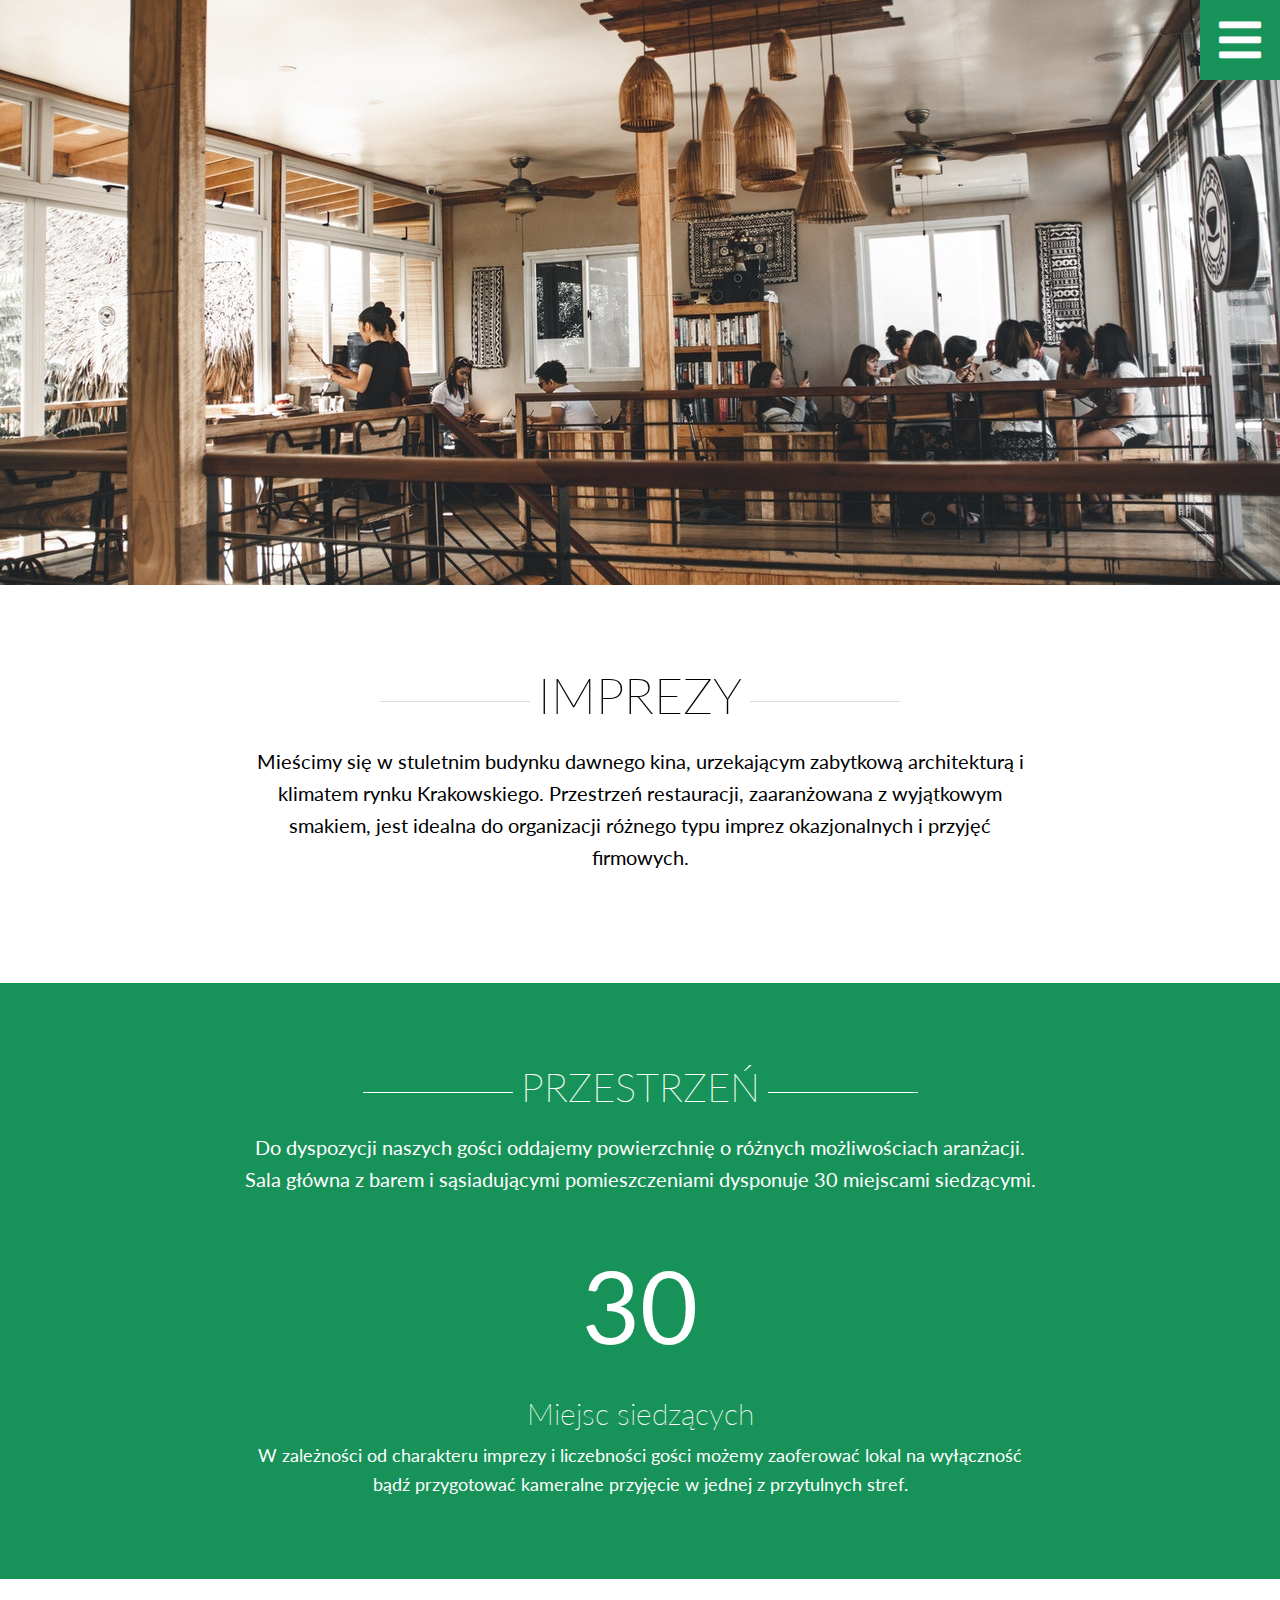
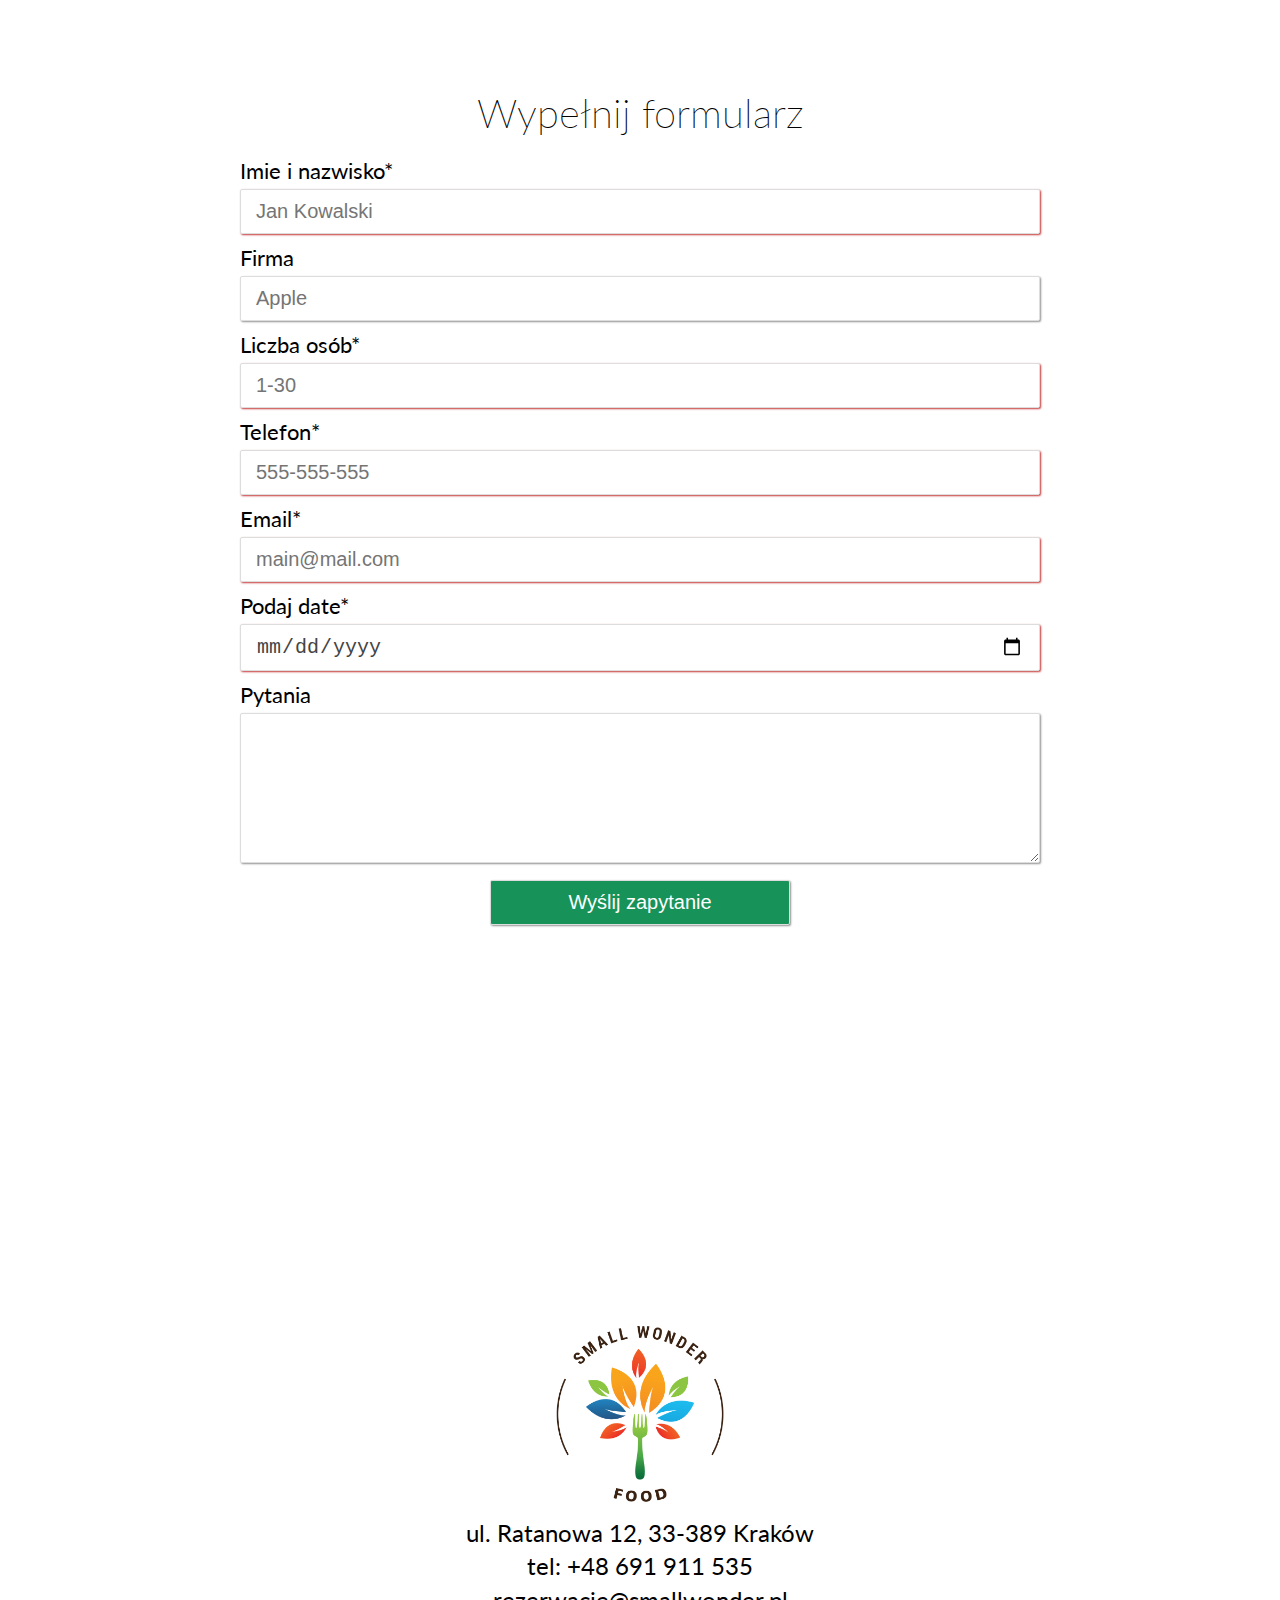
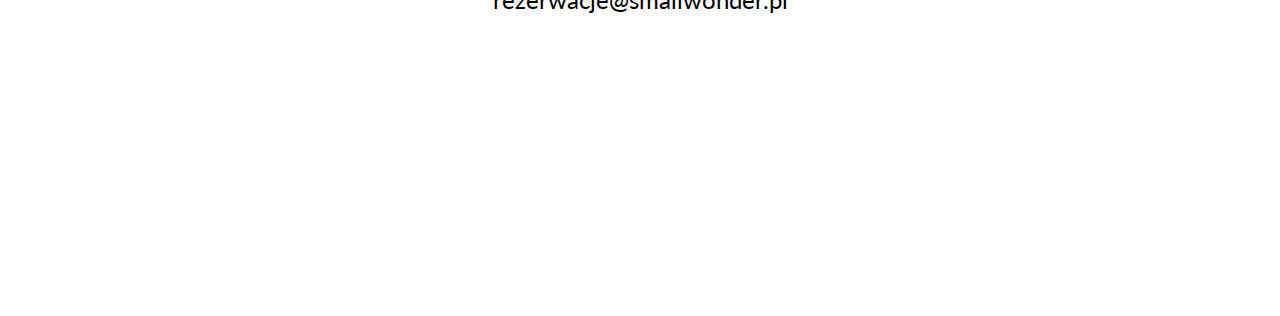
==== imprezy.html @ 8755cf86 "first commit" ====
<!DOCTYPE html>
<html lang="pl">

<head>
  <meta charset="UTF-8">
  <meta name="description" content="Zorganizuj u nasz impreze">
  <meta name="keywords" content="okazja, impreza, wynajem">
  <meta name="author" content="ddg">
  <meta name="viewport" content="width=device-width, initial-scale=1.0">
  <link rel="stylesheet" href="https://cdnjs.cloudflare.com/ajax/libs/font-awesome/5.15.1/css/all.min.css">
  <link rel="stylesheet" href="css/utilities.css">
  <link rel="stylesheet" href="css/main.css">
  <title>Small Wonder - Impreza</title>
</head>

<body>
  <div class="wrapper">
    <!-- Start menu -->
    <div class="menu">
      <div class="menu-btn">
        <p><i class="fas fa-bars fa-3x"></i></p>
      </div>
      <div class="menu-container text-center">
        <nav>
          <ul class="main-menu">
            <li><a href="./">Start</a></li>
            <li><a href="menu.html">Menu</a></li>
            <li><a class="active" href="#">Imprezy</a></li>
            <li><a href="rezerwacja.html">Rezerwacja</a></li>
            <li><a href="kontakt.html">Kontakt</a></li>
          </ul>
          <ul class="social-menu">
            <li><a href="https://www.instagram.com/"><i class="fab fa-instagram fa-3x"></i></a></li>
            <li><a href="https://www.facebook.com"><i class="fab fa-facebook-square fa-3x"></i></a></li>
          </ul>
        </nav>
      </div>
    </div>
    <!-- Start header -->
    <header class="sub-page party-header">
    </header>
    <!-- Start main -->
    <main>
      <section class="party text-center">
        <header class="container">
          <h2 class="primary-header">Imprezy</h2>
          <p class="lead">Mieścimy się w stuletnim budynku dawnego kina, urzekającym zabytkową architekturą i klimatem
            rynku Krakowskiego. Przestrzeń restauracji, zaaranżowana z wyjątkowym smakiem, jest idealna do organizacji różnego typu imprez okazjonalnych i przyjęć firmowych.</p>
        </header>
        <div class="space container">
          <div class="inner-container">
            <h2 class="primary-header">Przestrzeń</h2>
            <p class="lead">Do dyspozycji naszych gości oddajemy powierzchnię o różnych możliwościach aranżacji. Sala
            główna z barem i sąsiadującymi pomieszczeniami dysponuje 30 miejscami siedzącymi.</p>
            <p class="number-of-seets">30</p>
            <h4>Miejsc siedzących</h4>
            <p class="small-text">W zależności od charakteru imprezy i liczebności gości możemy zaoferować lokal
              na wyłączność bądź przygotować kameralne przyjęcie w jednej z przytulnych stref.</p>
          </div>
        </div>
        <div class="form-container container">
          <h4>Wypełnij formularz</h4>
          <form action="">
            <label for="name">Imie i nazwisko*</label>
            <input type="text" name="name" id="name" placeholder="Jan Kowalski" required>
            <label for="company">Firma</label>
            <input type="text" name="company" id="company" placeholder="Apple">
            <label for="number-of-guest">Liczba osób*</label>
            <input type="number" name="number-of-guest" min="1" max="30" id="number-of-guest" placeholder="1-30" required>
            <label for="phone">Telefon*</label>
            <input type="tel" name="phone" minlength="9" id="phone" placeholder="555-555-555" required>
            <label for="email">Email*</label>
            <input type="email" name="email" id="email" placeholder="main@mail.com" required>
            <label for="date">Podaj date*</label>
            <input type="date" name="date" id="date" required>
            <label for="coments">Pytania</label>
            <textarea name="coments" id="coments" maxlength="300">
            </textarea>
            <input type="submit" value="Wyślij zapytanie">
          </form>
        </div>
      </section>
    </main>
    <!-- Footer and contact -->
    <footer>
      <div class="container text-center content-center">
        <img class="logo" src="img/logo.png" alt="small wonder logo">
        <div class="contact">
          <p>ul. Ratanowa 12, 33-389 Kraków</p>
          <p>tel: +48 691 911 535</p>
          <p>rezerwacje@smallwonder.pl</p>
        </div>
      </div>
    </footer>
  </div>
  <script src="js/main.js"></script>
</body>

</html>
---- css/utilities.css ----
/* Utilities */
.container{
  padding: 60px 40px 60px;
  width: 100%;
  max-width: 960px;
  margin: 0 auto;
  overflow: hidden;
}

.content-center{
    position: absolute;
    top: 50%;
    left: 50%;
    width: 80%;
    transform: translate(-50%, -50%);
}
.primary-header{
  position: relative;
  display: inline-block;
  font-size: 3.2rem;
  margin-bottom: 20px;
  text-transform: uppercase;
  font-weight: 200;
}
.primary-header::before,
.primary-header::after{
  content: '';
  position: absolute;
  top: 60%;
  width: 50px;
  height: 1px;
  background-color: #ddd;
}
.primary-header::before{
  left: -54px;
}
.primary-header::after{
  right: -54px;
}
.logo{
  width: 250px;
}
.lead{
  font-size: 2rem;
  margin-bottom: 30px;
}
.small-text{
  font-size: 1.6rem;
}

.btn{
  display: inline-block;
  padding: 20px 30px;
  width: 250px;
  background-color: var(--primary-color);
  font-size: 1.8rem;
  font-weight: 800;
  text-transform: uppercase;
}

.text-center{
  text-align: center;
}
.bg-img{
  position: relative;
  height: 300px;
}
.sub-page{
  position: relative;
  height: 65vh;
}

/* Media */

/* Phone */
@media (min-width: 940px){
  .container{
    padding: 80px 80px;
  }
.primary-header::before,
.primary-header::after{
  width: 150px;
}
  .primary-header::before{
    left: -158px;
  }
  .primary-header::after{
    right: -158px;
  }
}
---- css/main.css ----
@import url('https://fonts.googleapis.com/css2?family=Lobster&family=Shadows+Into+Light+Two&display=swap');
@import url('https://fonts.googleapis.com/css2?family=Lato:wght@100;300;700&display=swap');
/* Var */
:root{
  --primary-color: hsl(152, 73%, 33%);

}
/* Reset */
*{
  box-sizing: border-box;
  margin: 0;
  padding: 0;
}
html{
  font-size: 10px;
  font-family: 'Lato', sans-serif;
}
a{
  text-decoration: none;
  color: #fff;
}
p{
  font-size: 1.6rem;
  line-height: 1.6;
}
ul{
  list-style: none;
}
img{
  width: 100%;
}

/* Menu */
.menu-container{
  display: block;
  position: fixed;
  padding: 20px 0 40px;
  width: 100%;
  background-color: var(--primary-color);
  transform: translateY(-100%);
  transition: .5s ease-in;
  z-index: 1;
}
.menu-btn{
  cursor: pointer;
}
.menu-btn p i{
  transition: .5s ease-in;
}
.menu-btn.show p i{
  transform: rotate(90deg);
}

.main-menu a{
  position: relative;
  display: inline-block;
  padding: 0 10px;
  margin-top: 15px;
  font-size: 2.2rem;
  text-transform: uppercase;
  outline: none;
}
.social-menu {
  margin-top: 20px;
}
.social-menu li {
  display:inline-block;
  margin-left: 20px;
  color: #fff;
}
.social-menu > li:first-child{
  margin-left: 0px;
}
.main-menu >li:first-child a {
margin-top: 0;
}
.main-menu a.active::before{
content: '';
position: absolute;
left: 0;
right: 0;
bottom: -3px;
width: 100%;
height: 1px;
background-color: #fff;
}

.show{
transform: translateX(0);
}

.menu-btn{
  position: fixed;
  top: 0;
  right: 0;
  display: flex;
  justify-content: center;
  align-items: center;
  width: 80px;
  height: 80px;
  background-color: var(--primary-color);
  color: #fff;
  z-index: 2;
}

/* Header */
header.home-page{
  position: relative;
  height: 100vh;
  width: 100%;
  background:url('../img/main-bg-md.jpg') no-repeat center center/cover;
}
header .container{
  padding: 0;
}
header .container h1{
  font-family: 'Lobster', cursive;
  font-size: 2.4rem;
  color:  #222;
}

/* About-us */
.about-us .btn{
  margin-top: 30px;
}
.about-us-bg,
.philosophy-bg,
.beer-bg{
  background-attachment: fixed;
}
.about-us-bg{
  background: url('../img/menu-sm.jpg') no-repeat center center/cover;
}

/* Philosophy */
.philosophy-bg{
    background: url('../img/vegetable-sm.jpg') no-repeat center center/cover;
}
/* Beer */
.beer-bg{
  background: url('../img/beer-sm.jpg') no-repeat center center/cover;
}
/* footer and contact */
footer{
  position: relative;
  height: 100vh;
}
footer img.logo{
  width: 200px;
}
footer .container{
  padding:0;
}

footer .contact p:first-child{
  margin-top: 0px;
}
footer .contact p{
  font-size: 2.4rem;
  line-height: 1.4;
}

/* Menu page */
.menu-header{
  background:url('../img/menu-sm.jpg') no-repeat center center/cover;
}
.restaurant-menu .primary-header{
  margin-top: 60px;
}
.type-of-dish{
  font-size: 3.2rem;
  font-weight: 400;
}
.dish-container{
  padding:20px 0px;
  margin-top: 40px;
  border-bottom: 1px solid #ddd;
}
.container > .dish-container:first-child{
  margin-top: 0;
  padding-top: 0;
}

.food-box{
  padding: 10px 10px;
}
.food-box .dish{
  font-size: 2rem;
}
.food-box .price{
  font-weight: bold;
  margin-top: 5px;
  font-size: 1.4rem;
}
/* Party page */
.party-header{
  background:url('../img/party-sm.jpg') no-repeat center center/cover;
}
.space{
  background-color: var(--primary-color);
  color: #fff;
}
.space.container{
  min-width: 100%;
}
.space .primary-header{
  font-size: 2.4rem;
}
.space h4{
  font-weight: 200;
  font-size: 2.6rem;
  margin: 10px 0 10px;
}
.space .primary-header::before,
.space .primary-header::after{
  background-color: #fff;
}
.number-of-seets{
  font-size: 10rem;
}
/* Reservation */
.reservation-header{
  background: url('../img/reservation-sm.jpg') no-repeat center center/cover;
}
.reservation .lead{
  border-bottom: 1px solid #d3d3d3;
  padding-bottom: 30px;
}
/* Contact page */
header.sub-page.contact-page{
  height: 90vh;
  box-shadow: -2px -2px 20px #666;
}
.contact-page .logo{
  margin-bottom: 10px;
}
.contact-page .btn{
  margin: 20px 0;
}
.contact-page .container{
  padding: 0;
}

.contact-card p{
  font-size: 1.8rem;
}
.contact-card > *:nth-child(6){
  margin-top: 20px;
}

.container-map{
  height: 100vh;
  overflow: hidden;
}
.map{
  width: 100%;
  height: 100vh;
}

/* Form */
.form-container h4{
  font-size: 3.2rem;
  font-weight: 200;
  margin: 30px 0 10px;
}
label{
  display: block;
  text-align: left;
  font-size: 2.2rem;
}
input, select, textarea{
  display: inline-block;
  padding: 10px 15px;
  margin: 5px 0 10px;
  width: 100%;
  border: 1px solid #ddd;
  border-radius: 2px;
  background-color: #fff;
  color: #444;
  font-size: 2rem;
  box-shadow: 1px 1px 2px rgb(146, 146, 146);
  outline: none;

}
input[type="submit"]{
  max-width: 300px;
  background-color: var(--primary-color);
  color: #fff;
  cursor: pointer;
}
input:invalid{
  box-shadow: 1px 1px 2px rgb(197, 56, 56);
}
input[name="name"]:valid,
input[type="tel"]:valid,
input[type="email"]:valid,
input[type="number"]:valid,
input[type="date"]:valid,
select[name="reservation-time"]
{
  box-shadow: 1px 1px 2px rgb(47, 160, 72);
}
textarea[name="coments"]{
  font-family: 'Lato', sans-serif;
  height: 150px;
}
/* Query */



@media (min-width:640px){
  .contact-card{
    display: flex;
    justify-content: center;
    align-items: center;    
  }
  .contact-page .logo{
    margin-bottom: 0;
  }
}


@media (min-width:750px){
  .logo{
    width: 350px;
  }
  header.sub-page.contact-page{
    height: 40vh;

  }
}


@media (min-width: 860px){
  .inner-container{
    width: 800px;
    margin: 0 auto;
  }
  .primary-header{
    font-size: 5rem;
  }
}


@media (min-width:1024px){
header.home-page .container h1{
  font-size: 4rem;
}


header.sub-page.contact-page{
  position: absolute;
  bottom: 0;
  right: 0;
  width:400px;
  height: 600px;
  background-color: #fff;
}
.contact-card{
  flex-direction: column;
}
.contact-card .logo{
  width: 200px;
}
.space .primary-header{
  font-size: 4rem;
}
.space h4{
  font-size: 3rem;
}
.small-text{
  font-size: 1.8rem;
}
.form-container h4{
  font-size: 4rem;
  margin-bottom: 20px;
}
.reservation p.lead{
  padding: 40px 0;
}

.menu-header{
  background-image: url('../img/menu-md.jpg');
}
.reservation-header{
  background-image: url('../img/reservation-md.jpg');
}
.party-header{
  background-image: url('../img/party-md.jpg');
}
.about-us-bg{
  background: url('../img/menu-md.jpg') no-repeat center center/cover;
}
.philosophy-bg{
    background: url('../img/vegetable-md.jpg') no-repeat center center/cover;
}
.beer-bg{
  background: url('../img/beer-md.jpg') no-repeat center center/cover;
}

}

@media (min-width: 1400px){
.menu-header{
  background-image: url('../img/menu-lg.jpg');
}
.reservation-header{
  background-image: url('../img/reservation-lg.jpg');
}
.party-header{
  background-image: url('../img/party-lg.jpg');
}
.home-page{
  background:url('../img/main-bg-lg.jpg') no-repeat center center/cover;
}
.about-us-bg{
  background: url('../img/menu-lg.jpg') no-repeat center center/cover;
}
.philosophy-bg{
    background: url('../img/vegetable-lg.jpg') no-repeat center center/cover;
}
.beer-bg{
  background: url('../img/beer-lg.jpg') no-repeat center center/cover;
}


}
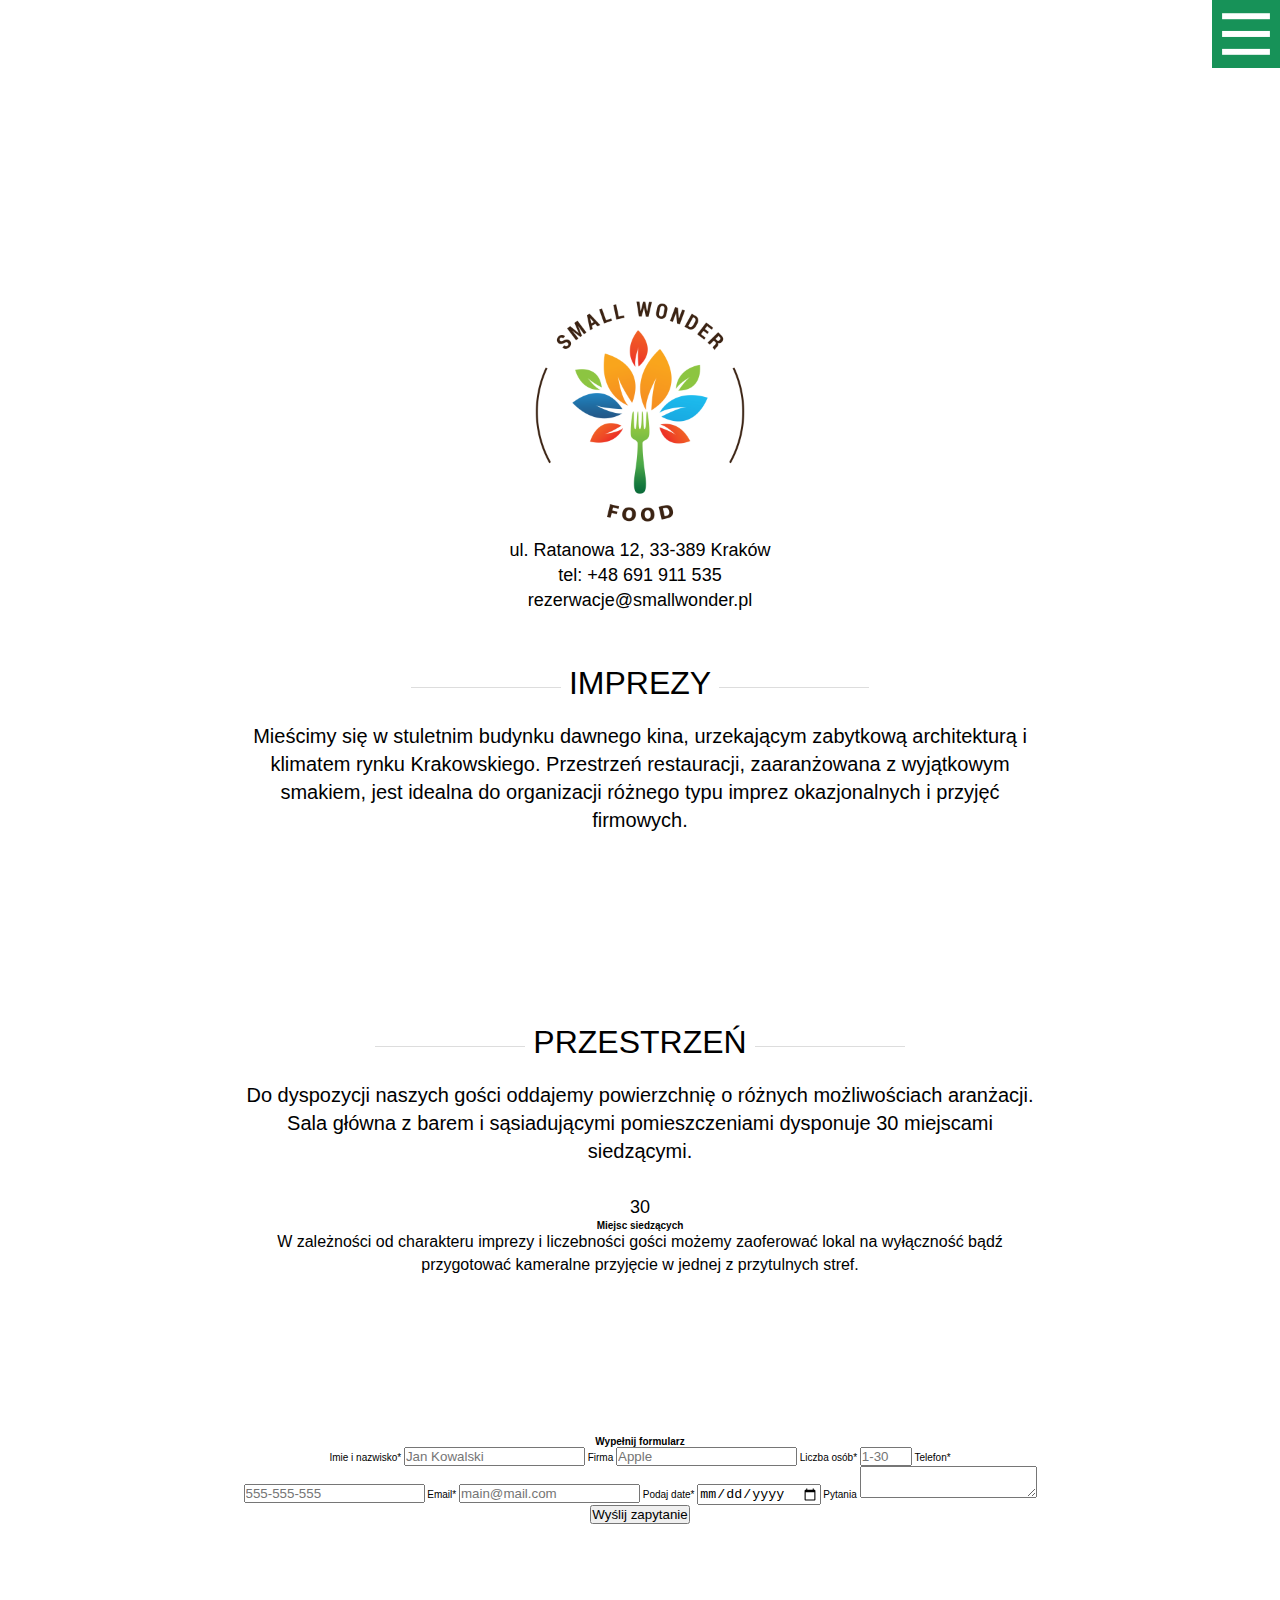
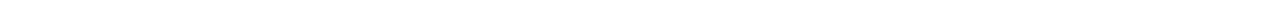
==== commit 49258216: "Change navigation to bem methodologies" ====
--- a/imprezy.html
+++ b/imprezy.html
@@ -16,26 +16,26 @@
 <body>
   <div class="wrapper">
     <!-- Start menu -->
-    <div class="menu">
-      <div class="menu-btn">
-        <p><i class="fas fa-bars fa-3x"></i></p>
+    <nav class="menu wrapper__menu">
+      <div class="menu__button">
+        <span class="icon icon--menu"></span>
       </div>
-      <div class="menu-container text-center">
-        <nav>
-          <ul class="main-menu">
-            <li><a href="./">Start</a></li>
-            <li><a href="menu.html">Menu</a></li>
-            <li><a class="active" href="#">Imprezy</a></li>
-            <li><a href="rezerwacja.html">Rezerwacja</a></li>
-            <li><a href="kontakt.html">Kontakt</a></li>
-          </ul>
-          <ul class="social-menu">
-            <li><a href="https://www.instagram.com/"><i class="fab fa-instagram fa-3x"></i></a></li>
-            <li><a href="https://www.facebook.com"><i class="fab fa-facebook-square fa-3x"></i></a></li>
-          </ul>
-        </nav>
+      <div class="menu__container">
+        <ul class="menu__main-menu-list">
+          <li class="menu__item"><a class="menu__link" class="active" href="./">Start</a></li>
+          <li class="menu__item"><a class="menu__link" href="menu.html">Menu</a></li>
+          <li class="menu__item"><a class="menu__link" href="imprezy.html">Imprezy</a></li>
+          <li class="menu__item"><a class="menu__link" href="rezerwacja.html">Rezerwacja</a></li>
+          <li class="menu__item"><a class="menu__link" href="kontakt.html">Kontakt</a></li>
+        </ul>
+        <ul class="menu__social-menu-list">
+          <li class="menu__item"><a class="menu__link" href="https://www.instagram.com/"><span
+                class="icon icon--instagram"></span></a></li>
+          <li class="menu__item"><a class="menu__link" href="https://www.facebook.com"><span
+                class="icon icon--facebook"></span></a></li>
+        </ul>
       </div>
-    </div>
+    </nav>
     <!-- Start header -->
     <header class="sub-page party-header">
     </header>
--- a/css/main.css
+++ b/css/main.css
@@ -1,427 +1,120 @@
-@import url('https://fonts.googleapis.com/css2?family=Lobster&family=Shadows+Into+Light+Two&display=swap');
-@import url('https://fonts.googleapis.com/css2?family=Lato:wght@100;300;700&display=swap');
-/* Var */
-:root{
-  --primary-color: hsl(152, 73%, 33%);
+* {
+  padding: 0;
+  margin: 0;
+  -webkit-box-sizing: border-box;
+          box-sizing: border-box;
+}
 
+html {
+  font-size: 10px;
+  font-family: Verdana, Geneva, Tahoma, sans-serif;
 }
-/* Reset */
-*{
-  box-sizing: border-box;
-  margin: 0;
-  padding: 0;
+
+p {
+  font-size: 1.8rem;
+  line-height: 1.4;
 }
-html{
-  font-size: 10px;
-  font-family: 'Lato', sans-serif;
+
+h1 {
+  font-size: 3.2rem;
 }
-a{
+
+a {
+  color: #fdfdfd;
   text-decoration: none;
-  color: #fff;
+  text-transform: uppercase;
 }
-p{
-  font-size: 1.6rem;
-  line-height: 1.6;
-}
-ul{
+
+ul {
   list-style: none;
 }
-img{
-  width: 100%;
+
+.menu {
+  position: relative;
 }
 
-/* Menu */
-.menu-container{
-  display: block;
-  position: fixed;
-  padding: 20px 0 40px;
-  width: 100%;
-  background-color: var(--primary-color);
-  transform: translateY(-100%);
-  transition: .5s ease-in;
-  z-index: 1;
-}
-.menu-btn{
-  cursor: pointer;
-}
-.menu-btn p i{
-  transition: .5s ease-in;
-}
-.menu-btn.show p i{
-  transform: rotate(90deg);
-}
-
-.main-menu a{
-  position: relative;
-  display: inline-block;
-  padding: 0 10px;
-  margin-top: 15px;
-  font-size: 2.2rem;
-  text-transform: uppercase;
-  outline: none;
-}
-.social-menu {
-  margin-top: 20px;
-}
-.social-menu li {
-  display:inline-block;
-  margin-left: 20px;
-  color: #fff;
-}
-.social-menu > li:first-child{
-  margin-left: 0px;
-}
-.main-menu >li:first-child a {
-margin-top: 0;
-}
-.main-menu a.active::before{
-content: '';
-position: absolute;
-left: 0;
-right: 0;
-bottom: -3px;
-width: 100%;
-height: 1px;
-background-color: #fff;
-}
-
-.show{
-transform: translateX(0);
-}
-
-.menu-btn{
-  position: fixed;
+.menu__button {
+  position: absolute;
   top: 0;
   right: 0;
-  display: flex;
-  justify-content: center;
-  align-items: center;
-  width: 80px;
-  height: 80px;
-  background-color: var(--primary-color);
-  color: #fff;
+  padding: 10px;
+  background: #179258;
+  cursor: pointer;
+  -webkit-transition: 0.5s ease-out;
+  transition: 0.5s ease-out;
   z-index: 2;
 }
 
-/* Header */
-header.home-page{
-  position: relative;
-  height: 100vh;
-  width: 100%;
-  background:url('../img/main-bg-md.jpg') no-repeat center center/cover;
-}
-header .container{
-  padding: 0;
-}
-header .container h1{
-  font-family: 'Lobster', cursive;
-  font-size: 2.4rem;
-  color:  #222;
+.menu__button--show {
+  -webkit-transform: rotate(-90deg);
+          transform: rotate(-90deg);
 }
 
-/* About-us */
-.about-us .btn{
-  margin-top: 30px;
-}
-.about-us-bg,
-.philosophy-bg,
-.beer-bg{
-  background-attachment: fixed;
-}
-.about-us-bg{
-  background: url('../img/menu-sm.jpg') no-repeat center center/cover;
+.menu__container {
+  display: -webkit-box;
+  display: -ms-flexbox;
+  display: flex;
+  -webkit-box-pack: center;
+      -ms-flex-pack: center;
+          justify-content: center;
+  -webkit-box-align: center;
+      -ms-flex-align: center;
+          align-items: center;
+  -webkit-box-orient: vertical;
+  -webkit-box-direction: normal;
+      -ms-flex-direction: column;
+          flex-direction: column;
+  position: absolute;
+  top: -450px;
+  left: 0;
+  right: 0;
+  padding: 50px;
+  background: #179258;
+  z-index: 1;
+  -webkit-transition: 0.5s ease-out;
+  transition: 0.5s ease-out;
 }
 
-/* Philosophy */
-.philosophy-bg{
-    background: url('../img/vegetable-sm.jpg') no-repeat center center/cover;
-}
-/* Beer */
-.beer-bg{
-  background: url('../img/beer-sm.jpg') no-repeat center center/cover;
-}
-/* footer and contact */
-footer{
-  position: relative;
-  height: 100vh;
-}
-footer img.logo{
-  width: 200px;
-}
-footer .container{
-  padding:0;
+.menu__container--active {
+  top: 0;
 }
 
-footer .contact p:first-child{
-  margin-top: 0px;
-}
-footer .contact p{
-  font-size: 2.4rem;
-  line-height: 1.4;
+.menu__item {
+  text-align: center;
+  line-height: 2;
 }
 
-/* Menu page */
-.menu-header{
-  background:url('../img/menu-sm.jpg') no-repeat center center/cover;
-}
-.restaurant-menu .primary-header{
-  margin-top: 60px;
-}
-.type-of-dish{
-  font-size: 3.2rem;
-  font-weight: 400;
-}
-.dish-container{
-  padding:20px 0px;
-  margin-top: 40px;
-  border-bottom: 1px solid #ddd;
-}
-.container > .dish-container:first-child{
-  margin-top: 0;
-  padding-top: 0;
+.menu__link {
+  font-size: 2.4rem;
 }
 
-.food-box{
-  padding: 10px 10px;
-}
-.food-box .dish{
-  font-size: 2rem;
-}
-.food-box .price{
-  font-weight: bold;
-  margin-top: 5px;
-  font-size: 1.4rem;
-}
-/* Party page */
-.party-header{
-  background:url('../img/party-sm.jpg') no-repeat center center/cover;
-}
-.space{
-  background-color: var(--primary-color);
-  color: #fff;
-}
-.space.container{
-  min-width: 100%;
-}
-.space .primary-header{
-  font-size: 2.4rem;
-}
-.space h4{
-  font-weight: 200;
-  font-size: 2.6rem;
-  margin: 10px 0 10px;
-}
-.space .primary-header::before,
-.space .primary-header::after{
-  background-color: #fff;
-}
-.number-of-seets{
-  font-size: 10rem;
-}
-/* Reservation */
-.reservation-header{
-  background: url('../img/reservation-sm.jpg') no-repeat center center/cover;
-}
-.reservation .lead{
-  border-bottom: 1px solid #d3d3d3;
-  padding-bottom: 30px;
-}
-/* Contact page */
-header.sub-page.contact-page{
-  height: 90vh;
-  box-shadow: -2px -2px 20px #666;
-}
-.contact-page .logo{
-  margin-bottom: 10px;
-}
-.contact-page .btn{
-  margin: 20px 0;
-}
-.contact-page .container{
-  padding: 0;
+.menu__social-menu-list {
+  display: -webkit-box;
+  display: -ms-flexbox;
+  display: flex;
+  -webkit-box-pack: justify;
+      -ms-flex-pack: justify;
+          justify-content: space-between;
+  margin-top: 25px;
+  width: 40%;
 }
 
-.contact-card p{
-  font-size: 1.8rem;
-}
-.contact-card > *:nth-child(6){
-  margin-top: 20px;
+.icon {
+  display: block;
+  width: 48px;
+  height: 48px;
+  background-size: cover;
 }
 
-.container-map{
-  height: 100vh;
-  overflow: hidden;
-}
-.map{
-  width: 100%;
-  height: 100vh;
+.icon--instagram {
+  background-image: url(../img/icons/instagram.png);
 }
 
-/* Form */
-.form-container h4{
-  font-size: 3.2rem;
-  font-weight: 200;
-  margin: 30px 0 10px;
-}
-label{
-  display: block;
-  text-align: left;
-  font-size: 2.2rem;
-}
-input, select, textarea{
-  display: inline-block;
-  padding: 10px 15px;
-  margin: 5px 0 10px;
-  width: 100%;
-  border: 1px solid #ddd;
-  border-radius: 2px;
-  background-color: #fff;
-  color: #444;
-  font-size: 2rem;
-  box-shadow: 1px 1px 2px rgb(146, 146, 146);
-  outline: none;
-
-}
-input[type="submit"]{
-  max-width: 300px;
-  background-color: var(--primary-color);
-  color: #fff;
-  cursor: pointer;
-}
-input:invalid{
-  box-shadow: 1px 1px 2px rgb(197, 56, 56);
-}
-input[name="name"]:valid,
-input[type="tel"]:valid,
-input[type="email"]:valid,
-input[type="number"]:valid,
-input[type="date"]:valid,
-select[name="reservation-time"]
-{
-  box-shadow: 1px 1px 2px rgb(47, 160, 72);
-}
-textarea[name="coments"]{
-  font-family: 'Lato', sans-serif;
-  height: 150px;
-}
-/* Query */
-
-
-
-@media (min-width:640px){
-  .contact-card{
-    display: flex;
-    justify-content: center;
-    align-items: center;    
-  }
-  .contact-page .logo{
-    margin-bottom: 0;
-  }
+.icon--facebook {
+  background-image: url(../img/icons/facebook.png);
 }
 
-
-@media (min-width:750px){
-  .logo{
-    width: 350px;
-  }
-  header.sub-page.contact-page{
-    height: 40vh;
-
-  }
+.icon--menu {
+  background-image: url(../img/icons/menu.png);
 }
-
-
-@media (min-width: 860px){
-  .inner-container{
-    width: 800px;
-    margin: 0 auto;
-  }
-  .primary-header{
-    font-size: 5rem;
-  }
-}
-
-
-@media (min-width:1024px){
-header.home-page .container h1{
-  font-size: 4rem;
-}
-
-
-header.sub-page.contact-page{
-  position: absolute;
-  bottom: 0;
-  right: 0;
-  width:400px;
-  height: 600px;
-  background-color: #fff;
-}
-.contact-card{
-  flex-direction: column;
-}
-.contact-card .logo{
-  width: 200px;
-}
-.space .primary-header{
-  font-size: 4rem;
-}
-.space h4{
-  font-size: 3rem;
-}
-.small-text{
-  font-size: 1.8rem;
-}
-.form-container h4{
-  font-size: 4rem;
-  margin-bottom: 20px;
-}
-.reservation p.lead{
-  padding: 40px 0;
-}
-
-.menu-header{
-  background-image: url('../img/menu-md.jpg');
-}
-.reservation-header{
-  background-image: url('../img/reservation-md.jpg');
-}
-.party-header{
-  background-image: url('../img/party-md.jpg');
-}
-.about-us-bg{
-  background: url('../img/menu-md.jpg') no-repeat center center/cover;
-}
-.philosophy-bg{
-    background: url('../img/vegetable-md.jpg') no-repeat center center/cover;
-}
-.beer-bg{
-  background: url('../img/beer-md.jpg') no-repeat center center/cover;
-}
-
-}
-
-@media (min-width: 1400px){
-.menu-header{
-  background-image: url('../img/menu-lg.jpg');
-}
-.reservation-header{
-  background-image: url('../img/reservation-lg.jpg');
-}
-.party-header{
-  background-image: url('../img/party-lg.jpg');
-}
-.home-page{
-  background:url('../img/main-bg-lg.jpg') no-repeat center center/cover;
-}
-.about-us-bg{
-  background: url('../img/menu-lg.jpg') no-repeat center center/cover;
-}
-.philosophy-bg{
-    background: url('../img/vegetable-lg.jpg') no-repeat center center/cover;
-}
-.beer-bg{
-  background: url('../img/beer-lg.jpg') no-repeat center center/cover;
-}
-
-
-}+/*# sourceMappingURL=main.css.map */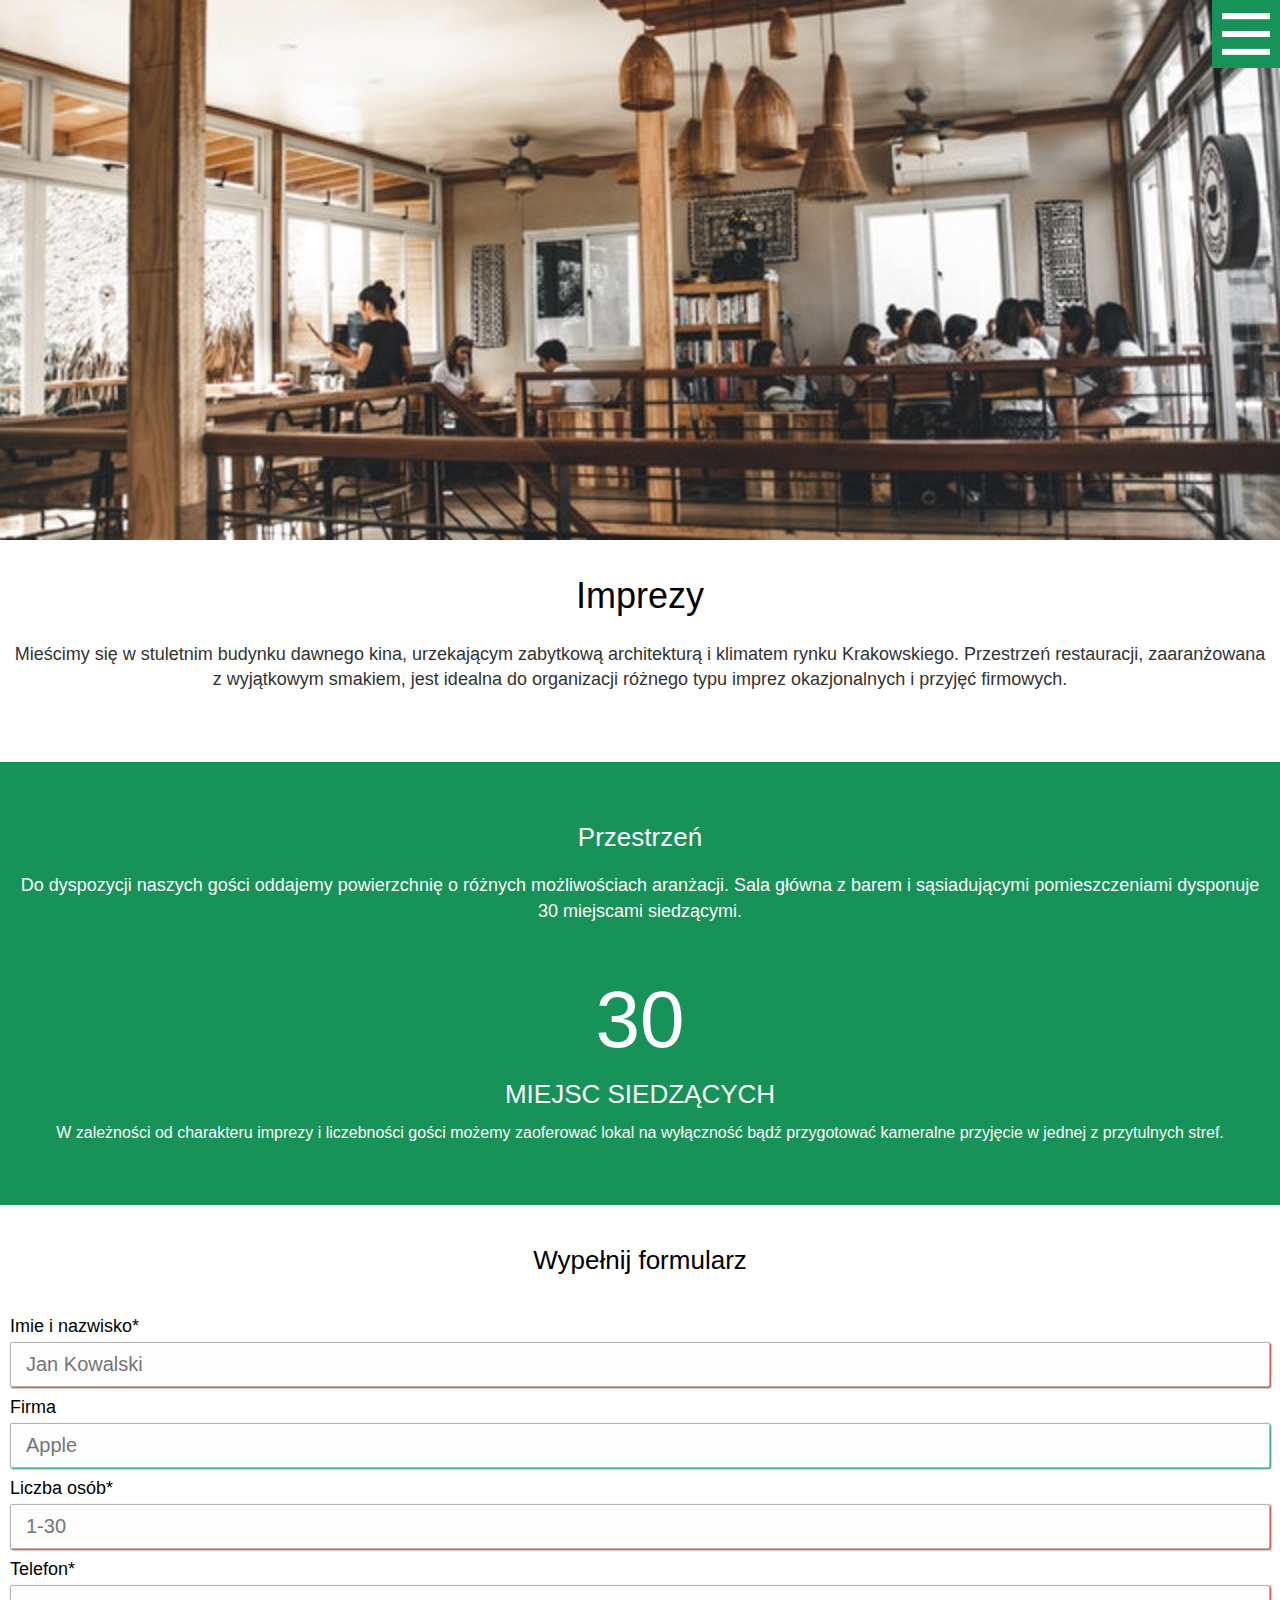
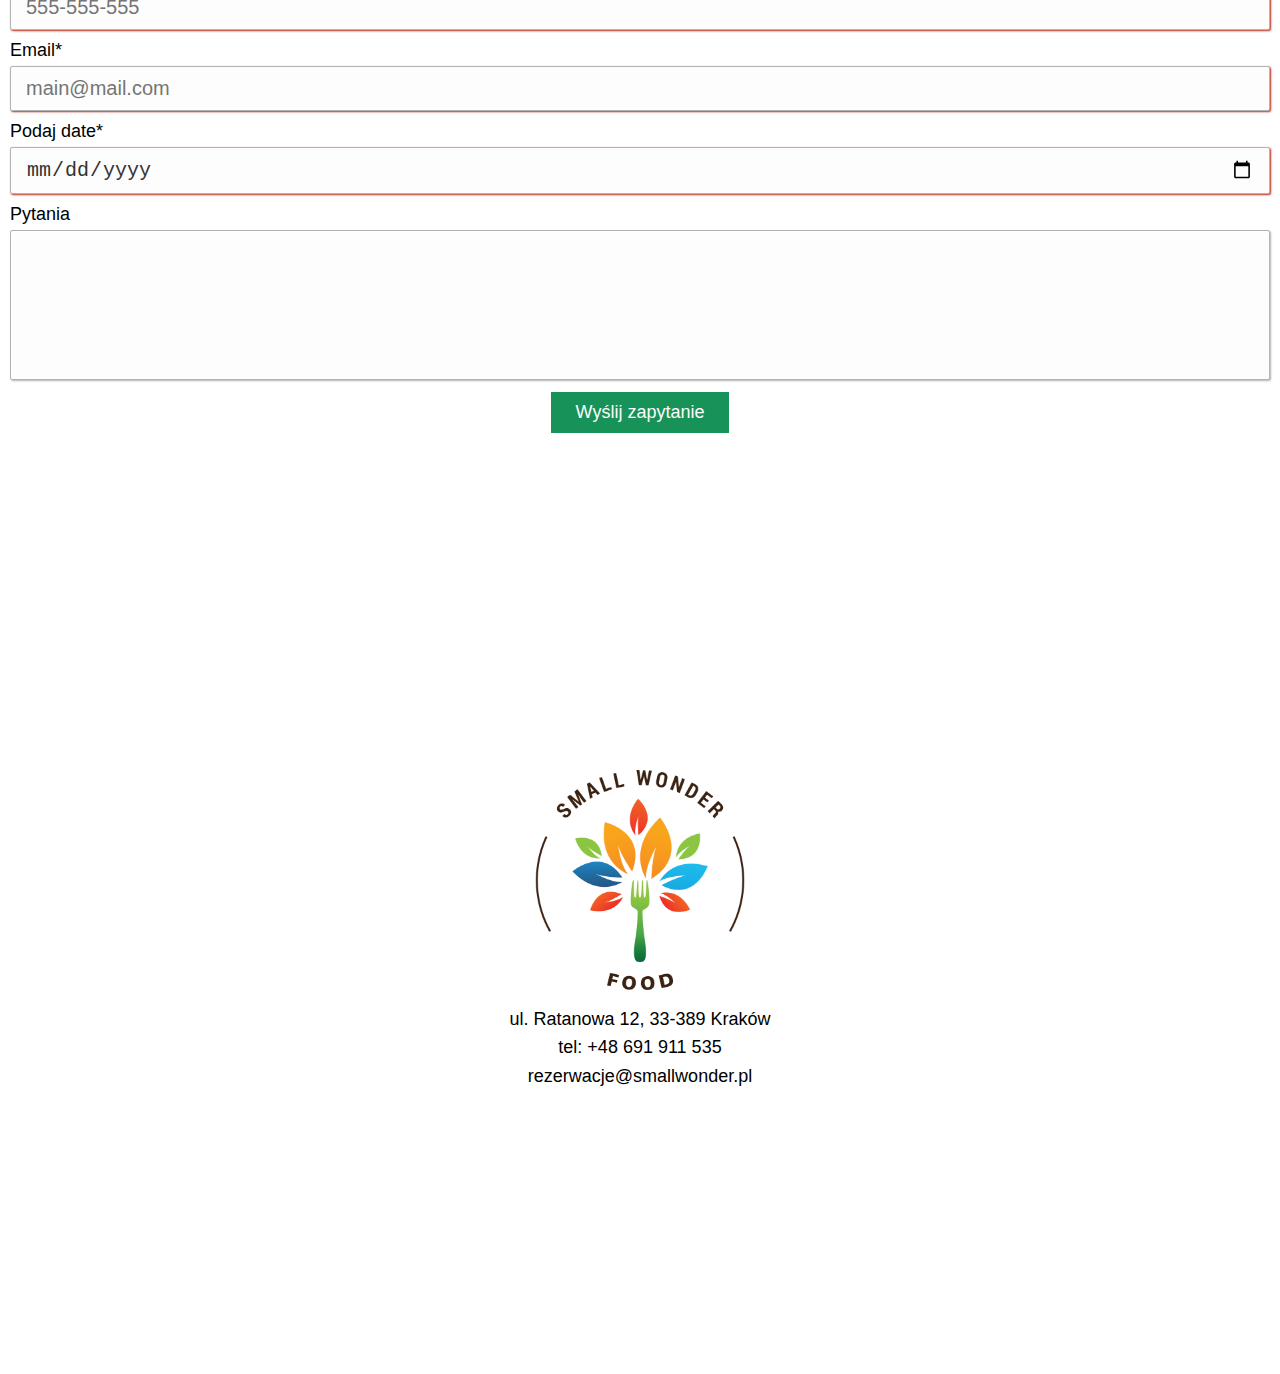
==== commit bf4455e2: "change pary subpage to bem methodologie" ====
--- a/imprezy.html
+++ b/imprezy.html
@@ -37,59 +37,56 @@
       </div>
     </nav>
     <!-- Start header -->
-    <header class="sub-page party-header">
-    </header>
+    <header class="subpage-header subpage-header--party wrapper__header-party"></header>
     <!-- Start main -->
     <main>
-      <section class="party text-center">
-        <header class="container">
-          <h2 class="primary-header">Imprezy</h2>
-          <p class="lead">Mieścimy się w stuletnim budynku dawnego kina, urzekającym zabytkową architekturą i klimatem
+      <section class="party wrapper__party">
+        <header class="party__header">
+          <h2 class="subpage-title">Imprezy</h2>
+          <p class="party__lead">Mieścimy się w stuletnim budynku dawnego kina, urzekającym zabytkową architekturą i klimatem
             rynku Krakowskiego. Przestrzeń restauracji, zaaranżowana z wyjątkowym smakiem, jest idealna do organizacji różnego typu imprez okazjonalnych i przyjęć firmowych.</p>
         </header>
-        <div class="space container">
-          <div class="inner-container">
-            <h2 class="primary-header">Przestrzeń</h2>
-            <p class="lead">Do dyspozycji naszych gości oddajemy powierzchnię o różnych możliwościach aranżacji. Sala
+        <article class="party__article">
+            <h3 class="party__title">Przestrzeń</h3>
+            <p class="party__lead party__lead--white-text">Do dyspozycji naszych gości oddajemy powierzchnię o różnych możliwościach aranżacji. Sala
             główna z barem i sąsiadującymi pomieszczeniami dysponuje 30 miejscami siedzącymi.</p>
-            <p class="number-of-seets">30</p>
-            <h4>Miejsc siedzących</h4>
-            <p class="small-text">W zależności od charakteru imprezy i liczebności gości możemy zaoferować lokal
+            <p class="party__seets">30</p>
+            <p class="party__seets-title">Miejsc siedzących<p>
+            <p class="party__small-text">W zależności od charakteru imprezy i liczebności gości możemy zaoferować lokal
               na wyłączność bądź przygotować kameralne przyjęcie w jednej z przytulnych stref.</p>
-          </div>
-        </div>
-        <div class="form-container container">
-          <h4>Wypełnij formularz</h4>
-          <form action="">
-            <label for="name">Imie i nazwisko*</label>
-            <input type="text" name="name" id="name" placeholder="Jan Kowalski" required>
-            <label for="company">Firma</label>
-            <input type="text" name="company" id="company" placeholder="Apple">
-            <label for="number-of-guest">Liczba osób*</label>
-            <input type="number" name="number-of-guest" min="1" max="30" id="number-of-guest" placeholder="1-30" required>
-            <label for="phone">Telefon*</label>
-            <input type="tel" name="phone" minlength="9" id="phone" placeholder="555-555-555" required>
-            <label for="email">Email*</label>
-            <input type="email" name="email" id="email" placeholder="main@mail.com" required>
-            <label for="date">Podaj date*</label>
-            <input type="date" name="date" id="date" required>
-            <label for="coments">Pytania</label>
-            <textarea name="coments" id="coments" maxlength="300">
+        </article>
+        <div class="form">
+          <h3>Wypełnij formularz</h3>
+          <form class="form__container" action="">
+            <label class="form__label" for="name">Imie i nazwisko*</label>
+            <input class="form__input" type="text" name="name" id="name" placeholder="Jan Kowalski" required>
+            <label class="form__label" for="company">Firma</label>
+            <input class="form__input" type="text" name="company" id="company" placeholder="Apple">
+            <label class="form__label" for="number-of-guest">Liczba osób*</label class="form__label">
+            <input class="form__input" type="number" name="number-of-guest" min="1" max="30" id="number-of-guest" placeholder="1-30" required>
+            <label class="form__label" for="phone">Telefon*</label>
+            <input class="form__input" type="tel" name="phone" minlength="9" id="phone" placeholder="555-555-555" required>
+            <label class="form__label" for="email">Email*</label>
+            <input class="form__input" type="email" name="email" id="email" placeholder="main@mail.com" required>
+            <label class="form__label" for="date">Podaj date*</label>
+            <input class="form__input" type="date" name="date" id="date" required>
+            <label class="form__label" for="coments">Pytania</label>
+            <textarea class="form__textarea" name="coments" id="coments" placeholder="Twoja wiadomość"maxlength="300" >
             </textarea>
-            <input type="submit" value="Wyślij zapytanie">
+            <input class="button form__button" type="submit" value="Wyślij zapytanie">
           </form>
         </div>
       </section>
     </main>
     <!-- Footer and contact -->
-    <footer>
-      <div class="container text-center content-center">
-        <img class="logo" src="img/logo.png" alt="small wonder logo">
-        <div class="contact">
-          <p>ul. Ratanowa 12, 33-389 Kraków</p>
-          <p>tel: +48 691 911 535</p>
-          <p>rezerwacje@smallwonder.pl</p>
-        </div>
+    <footer class="footer wrapper__footer">
+      <div class="contact">
+        <img class="contact__logo" src="img/logo.png" alt="small wonder logo">
+        <ul class="contact__list">
+          <li class="contact__item">ul. Ratanowa 12, 33-389 Kraków</li>
+          <li class="contact__item">tel: +48 691 911 535</li>
+          <li class="contact__item">rezerwacje@smallwonder.pl</li>
+        </ul>
       </div>
     </footer>
   </div>
--- a/css/main.css
+++ b/css/main.css
@@ -5,6 +5,10 @@
           box-sizing: border-box;
 }
 
+img {
+  display: block;
+}
+
 html {
   font-size: 10px;
   font-family: Verdana, Geneva, Tahoma, sans-serif;
@@ -13,10 +17,23 @@
 p {
   font-size: 1.8rem;
   line-height: 1.4;
+  color: #333;
+}
+
+h1, h2, h3 {
+  font-weight: 200;
 }
 
 h1 {
-  font-size: 3.2rem;
+  font-size: 3.4rem;
+}
+
+h2 {
+  font-size: 3rem;
+}
+
+h3 {
+  font-size: 2.6rem;
 }
 
 a {
@@ -34,7 +51,7 @@
 }
 
 .menu__button {
-  position: absolute;
+  position: fixed;
   top: 0;
   right: 0;
   padding: 10px;
@@ -76,6 +93,7 @@
 }
 
 .menu__container--active {
+  position: fixed;
   top: 0;
 }
 
@@ -117,4 +135,244 @@
 .icon--menu {
   background-image: url(../img/icons/menu.png);
 }
+
+.subpage-header {
+  width: 100%;
+  height: 60vh;
+}
+
+.subpage-header--menu {
+  background: url("../img/menu-sm.jpg") no-repeat center center/cover;
+}
+
+.subpage-header--party {
+  background: url("../img/party-sm.jpg") no-repeat center center/cover;
+}
+
+.form {
+  padding: 40px 10px;
+}
+
+.form__container {
+  margin-top: 40px;
+}
+
+.form__input, .form__textarea, .form__select {
+  display: inline-block;
+  padding: 10px 15px;
+  margin: 5px 0 10px;
+  width: 100%;
+  border: 1px solid #b3b3b3;
+  border-radius: 2px;
+  background-color: #fdfdfd;
+  color: #333;
+  font-size: 2rem;
+  -webkit-box-shadow: 1px 1px 2px #b3b3b3;
+          box-shadow: 1px 1px 2px #b3b3b3;
+  outline: none;
+}
+
+.form__textarea {
+  font-family: 'Lato', sans-serif;
+  height: 150px;
+  resize: none;
+  color: #333;
+}
+
+.form__label {
+  font-size: 1.8rem;
+  float: left;
+}
+
+.form__button {
+  border: 0;
+  color: #fdfdfd;
+}
+
+.form__input:valid {
+  -webkit-box-shadow: 1px 1px 2px #179258;
+          box-shadow: 1px 1px 2px #179258;
+}
+
+.form__input:invalid {
+  -webkit-box-shadow: 1px 1px 2px #bb2d1a;
+          box-shadow: 1px 1px 2px #bb2d1a;
+}
+
+.footer {
+  position: relative;
+  width: 100%;
+  height: 100vh;
+}
+
+.button {
+  display: inline-block;
+  padding: 10px 25px;
+  font-size: 1.8rem;
+  background-color: #179258;
+  cursor: pointer;
+}
+
+.contact {
+  position: relative;
+  top: 50%;
+  left: 50%;
+  -webkit-transform: translate(-50%, -50%);
+          transform: translate(-50%, -50%);
+}
+
+.contact__logo {
+  width: 250px;
+  margin: 0 auto;
+}
+
+.contact__list {
+  text-align: center;
+}
+
+.contact__item {
+  font-size: 1.8rem;
+  line-height: 1.6;
+}
+
+.subpage-title {
+  font-size: 3.6rem;
+  text-align: center;
+  font-weight: 200;
+  padding: 25px;
+}
+
+.showcase {
+  position: relative;
+  height: 100vh;
+  width: 100%;
+  background: url("../img/main-bg-md.jpg") no-repeat center center/cover;
+}
+
+.showcase__container {
+  position: relative;
+  top: 50%;
+  left: 50%;
+  -webkit-transform: translate(-50%, -50%);
+          transform: translate(-50%, -50%);
+}
+
+.showcase__logo {
+  margin: 0 auto;
+  width: 250px;
+}
+
+.showcase__title {
+  text-align: center;
+  font-weight: 200;
+  font-style: italic;
+  color: #4d4040;
+}
+
+.article {
+  text-align: center;
+  padding: 50px 10px;
+}
+
+.article__title {
+  padding: 10px;
+}
+
+.article__lead {
+  margin-bottom: 10px;
+}
+
+.article__small-text {
+  font-size: 1.6rem;
+  margin-bottom: 15px;
+}
+
+.bg-img {
+  height: 300px;
+  width: 100%;
+}
+
+.bg-img--about-us {
+  background: url("../img/menu-sm.jpg") no-repeat center center/cover;
+  background-attachment: fixed;
+}
+
+.bg-img--philosophy {
+  background: url("../img/vegetable-sm.jpg") no-repeat center center/cover;
+  background-attachment: fixed;
+}
+
+.bg-img--our-beers {
+  background: url("../img/beer-sm.jpg") no-repeat center center/cover;
+  background-attachment: fixed;
+}
+
+.restaurant-menu {
+  text-align: center;
+  padding: 10px;
+}
+
+.restaurant-menu__type-of-dish {
+  margin-bottom: 40px;
+}
+
+.restaurant-menu__type-of-dish-title {
+  font-size: 3rem;
+  color: #333;
+}
+
+.restaurant-menu__dish-box {
+  padding: 10px;
+}
+
+.restaurant-menu__dish-name {
+  margin-bottom: 5px;
+}
+
+.restaurant-menu__dish-price {
+  font-size: 1.6rem;
+  color: #179258;
+}
+
+.party {
+  text-align: center;
+}
+
+.party__header {
+  padding: 10px;
+  margin-bottom: 60px;
+}
+
+.party__article {
+  padding: 60px 10px;
+  background-color: #179258;
+}
+
+.party__title {
+  color: #fdfdfd;
+  margin-bottom: 20px;
+}
+
+.party__lead--white-text {
+  color: #fdfdfd;
+}
+
+.party__seets {
+  margin-top: 40px;
+  font-size: 8rem;
+  color: #fdfdfd;
+}
+
+.party__seets-title {
+  color: #fdfdfd;
+  font-size: 2.6rem;
+  text-transform: uppercase;
+  margin-bottom: 10px;
+}
+
+.party__small-text {
+  padding: 0 20px;
+  font-size: 1.6em;
+  color: #fdfdfd;
+}
 /*# sourceMappingURL=main.css.map */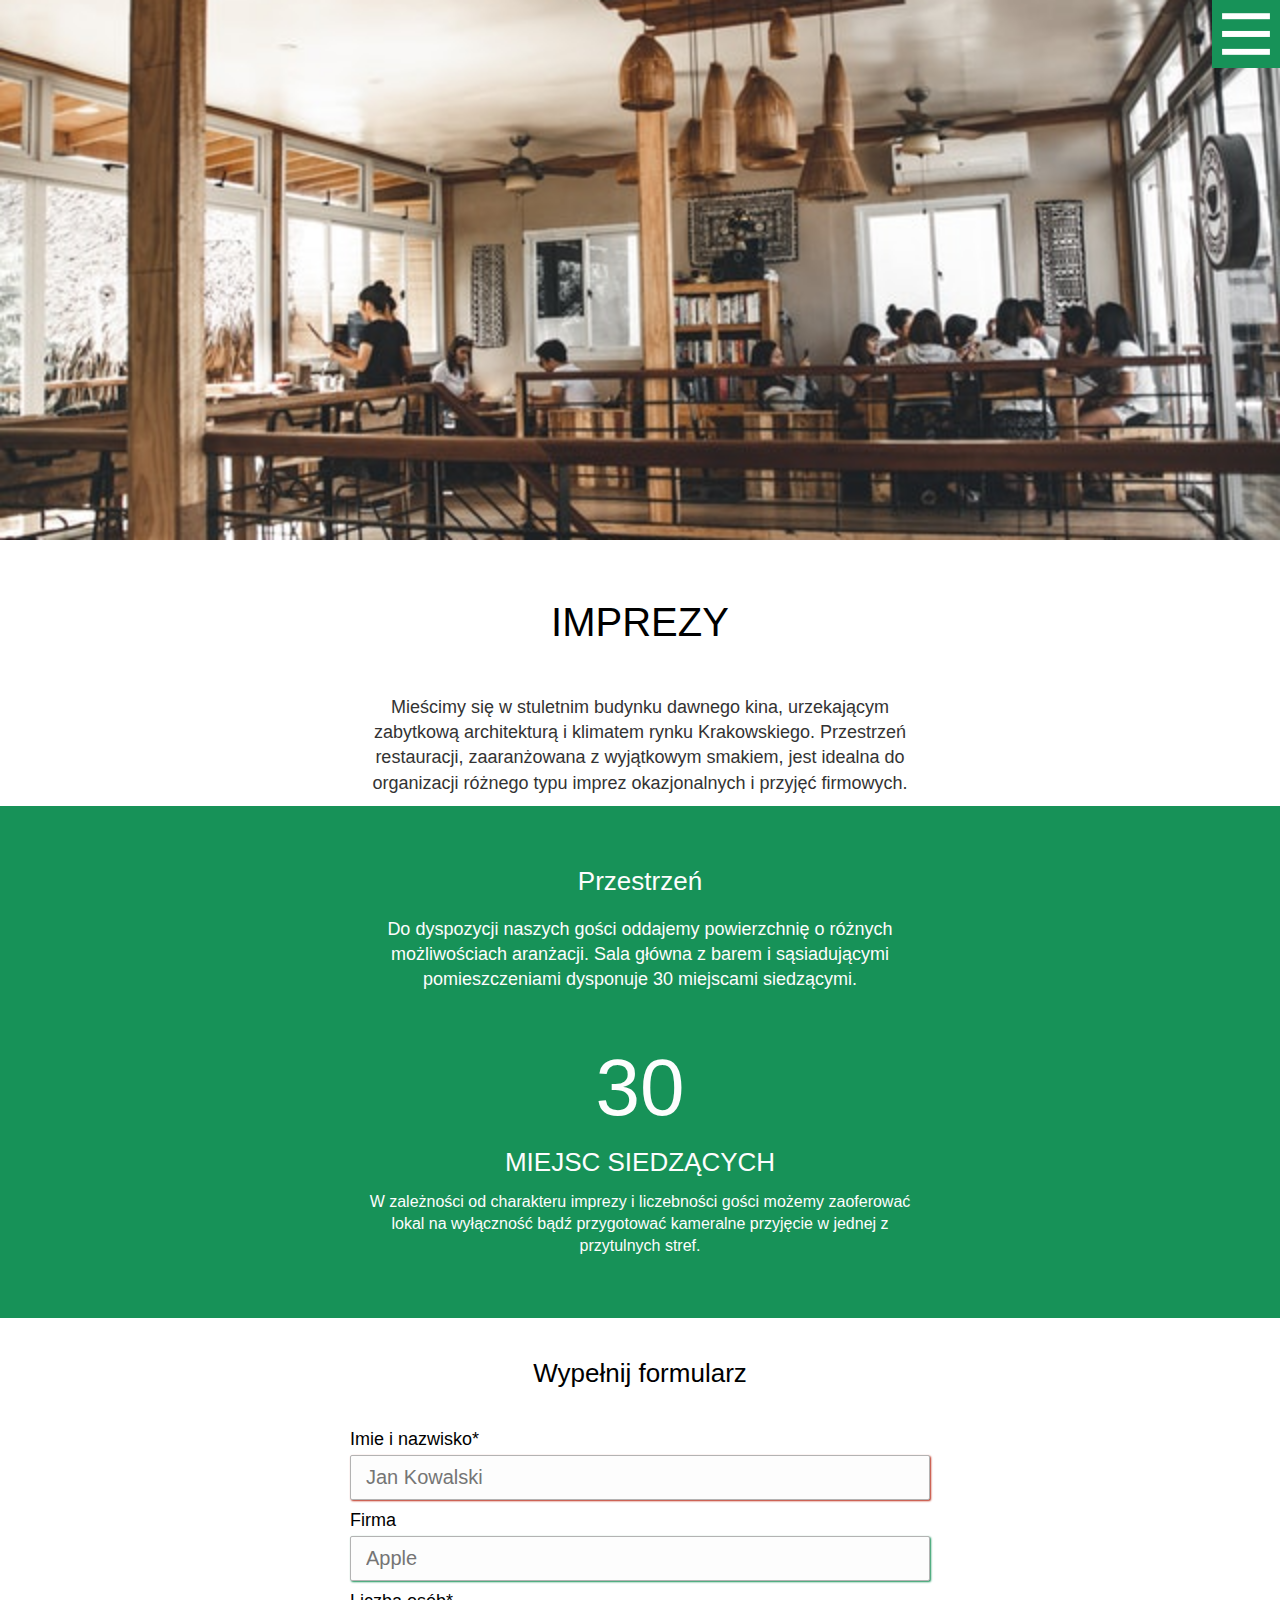
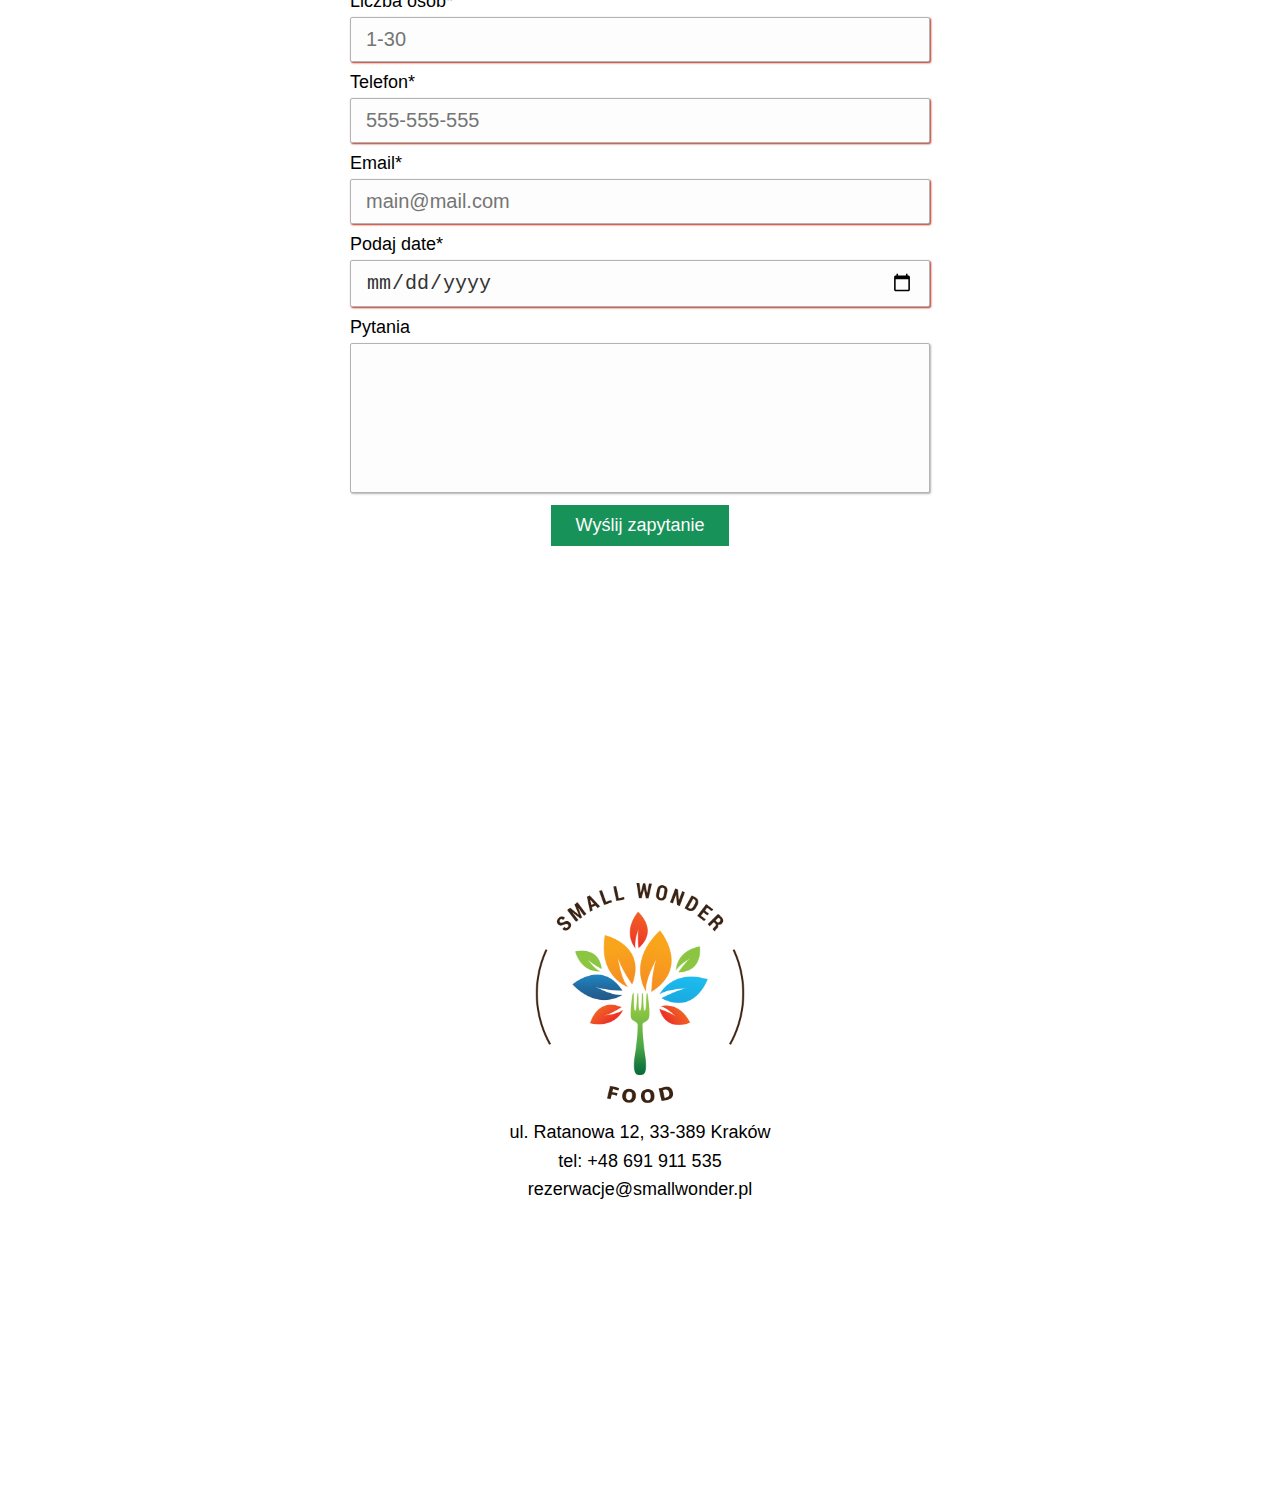
==== commit cf884495: "change contact subpage to bem methodologie and add media mixin" ====
--- a/imprezy.html
+++ b/imprezy.html
@@ -11,6 +11,7 @@
   <link rel="stylesheet" href="css/utilities.css">
   <link rel="stylesheet" href="css/main.css">
   <title>Small Wonder - Impreza</title>
+  <script src="js/main.js" defer></script>
 </head>
 
 <body>
@@ -24,7 +25,7 @@
         <ul class="menu__main-menu-list">
           <li class="menu__item"><a class="menu__link" class="active" href="./">Start</a></li>
           <li class="menu__item"><a class="menu__link" href="menu.html">Menu</a></li>
-          <li class="menu__item"><a class="menu__link" href="imprezy.html">Imprezy</a></li>
+          <li class="menu__item"><a class="menu__link menu__link--active" href="imprezy.html">Imprezy</a></li>
           <li class="menu__item"><a class="menu__link" href="rezerwacja.html">Rezerwacja</a></li>
           <li class="menu__item"><a class="menu__link" href="kontakt.html">Kontakt</a></li>
         </ul>
@@ -47,6 +48,7 @@
             rynku Krakowskiego. Przestrzeń restauracji, zaaranżowana z wyjątkowym smakiem, jest idealna do organizacji różnego typu imprez okazjonalnych i przyjęć firmowych.</p>
         </header>
         <article class="party__article">
+            <div class="party__container">
             <h3 class="party__title">Przestrzeń</h3>
             <p class="party__lead party__lead--white-text">Do dyspozycji naszych gości oddajemy powierzchnię o różnych możliwościach aranżacji. Sala
             główna z barem i sąsiadującymi pomieszczeniami dysponuje 30 miejscami siedzącymi.</p>
@@ -54,7 +56,8 @@
             <p class="party__seets-title">Miejsc siedzących<p>
             <p class="party__small-text">W zależności od charakteru imprezy i liczebności gości możemy zaoferować lokal
               na wyłączność bądź przygotować kameralne przyjęcie w jednej z przytulnych stref.</p>
-        </article>
+            </div>
+            </article>
         <div class="form">
           <h3>Wypełnij formularz</h3>
           <form class="form__container" action="">
@@ -90,7 +93,6 @@
       </div>
     </footer>
   </div>
-  <script src="js/main.js"></script>
 </body>
 
 </html>--- a/css/main.css
+++ b/css/main.css
@@ -92,6 +92,12 @@
   transition: 0.5s ease-out;
 }
 
+@media (min-width: 640px) {
+  .menu__container {
+    padding: 25px 50px;
+  }
+}
+
 .menu__container--active {
   position: fixed;
   top: 0;
@@ -104,6 +110,10 @@
 
 .menu__link {
   font-size: 2.4rem;
+}
+
+.menu__link--active {
+  border-bottom: 1px solid #fdfdfd;
 }
 
 .menu__social-menu-list {
@@ -114,7 +124,7 @@
       -ms-flex-pack: justify;
           justify-content: space-between;
   margin-top: 25px;
-  width: 40%;
+  width: 120px;
 }
 
 .icon {
@@ -149,8 +159,19 @@
   background: url("../img/party-sm.jpg") no-repeat center center/cover;
 }
 
+.subpage-header--reservation {
+  background: url("../img/reservation-sm.jpg") no-repeat center center/cover;
+}
+
 .form {
   padding: 40px 10px;
+}
+
+@media (min-width: 640px) {
+  .form {
+    width: 600px;
+    margin: 0 auto;
+  }
 }
 
 .form__container {
@@ -189,12 +210,12 @@
   color: #fdfdfd;
 }
 
-.form__input:valid {
+.form__input:valid, .form__select:valid {
   -webkit-box-shadow: 1px 1px 2px #179258;
           box-shadow: 1px 1px 2px #179258;
 }
 
-.form__input:invalid {
+.form__input:invalid, .form__input:invalid {
   -webkit-box-shadow: 1px 1px 2px #bb2d1a;
           box-shadow: 1px 1px 2px #bb2d1a;
 }
@@ -214,6 +235,7 @@
 }
 
 .contact {
+  text-align: center;
   position: relative;
   top: 50%;
   left: 50%;
@@ -221,13 +243,34 @@
           transform: translate(-50%, -50%);
 }
 
+@media (min-width: 640px) {
+  .contact--horizontal {
+    display: -webkit-box;
+    display: -ms-flexbox;
+    display: flex;
+    -webkit-box-pack: justify;
+        -ms-flex-pack: justify;
+            justify-content: space-between;
+    -webkit-box-align: center;
+        -ms-flex-align: center;
+            align-items: center;
+    width: 550px;
+  }
+}
+
 .contact__logo {
   width: 250px;
   margin: 0 auto;
 }
 
+@media (min-width: 640px) {
+  .contact__logo--horizontal {
+    margin: 0;
+  }
+}
+
 .contact__list {
-  text-align: center;
+  margin-bottom: 10px;
 }
 
 .contact__item {
@@ -235,11 +278,23 @@
   line-height: 1.6;
 }
 
+.contact__button {
+  margin-top: 10px;
+}
+
 .subpage-title {
-  font-size: 3.6rem;
+  padding: 25px;
+  font-size: 3.8rem;
   text-align: center;
   font-weight: 200;
-  padding: 25px;
+  text-transform: uppercase;
+}
+
+@media (min-width: 760px) {
+  .subpage-title {
+    padding: 50px;
+    font-size: 4rem;
+  }
 }
 
 .showcase {
@@ -257,11 +312,29 @@
           transform: translate(-50%, -50%);
 }
 
+@media (min-width: 640px) {
+  .showcase__container {
+    padding: 60px;
+  }
+}
+
 .showcase__logo {
   margin: 0 auto;
   width: 250px;
 }
 
+@media (min-width: 640px) {
+  .showcase__logo {
+    width: 200px;
+  }
+}
+
+@media (min-width: 1024px) {
+  .showcase__logo {
+    width: 500px;
+  }
+}
+
 .showcase__title {
   text-align: center;
   font-weight: 200;
@@ -274,8 +347,21 @@
   padding: 50px 10px;
 }
 
+@media (min-width: 640px) {
+  .article {
+    width: 600px;
+    margin: 0 auto;
+  }
+}
+
 .article__title {
   padding: 10px;
+}
+
+@media (min-width: 760px) {
+  .article__title {
+    font-size: 4rem;
+  }
 }
 
 .article__lead {
@@ -343,11 +429,25 @@
   margin-bottom: 60px;
 }
 
+@media (min-width: 640px) {
+  .party__header {
+    width: 600px;
+    margin: 0 auto;
+  }
+}
+
 .party__article {
   padding: 60px 10px;
   background-color: #179258;
 }
 
+@media (min-width: 640px) {
+  .party__container {
+    width: 600px;
+    margin: 0 auto;
+  }
+}
+
 .party__title {
   color: #fdfdfd;
   margin-bottom: 20px;
@@ -375,4 +475,30 @@
   font-size: 1.6em;
   color: #fdfdfd;
 }
+
+.reservation {
+  text-align: center;
+}
+
+@media (min-width: 640px) {
+  .reservation {
+    width: 600px;
+    margin: 0 auto;
+  }
+}
+
+.contact-card {
+  position: relative;
+  height: 80vh;
+}
+
+.map {
+  height: 100vh;
+  overflow: hidden;
+}
+
+.map__frame {
+  width: 100%;
+  height: 100vh;
+}
 /*# sourceMappingURL=main.css.map */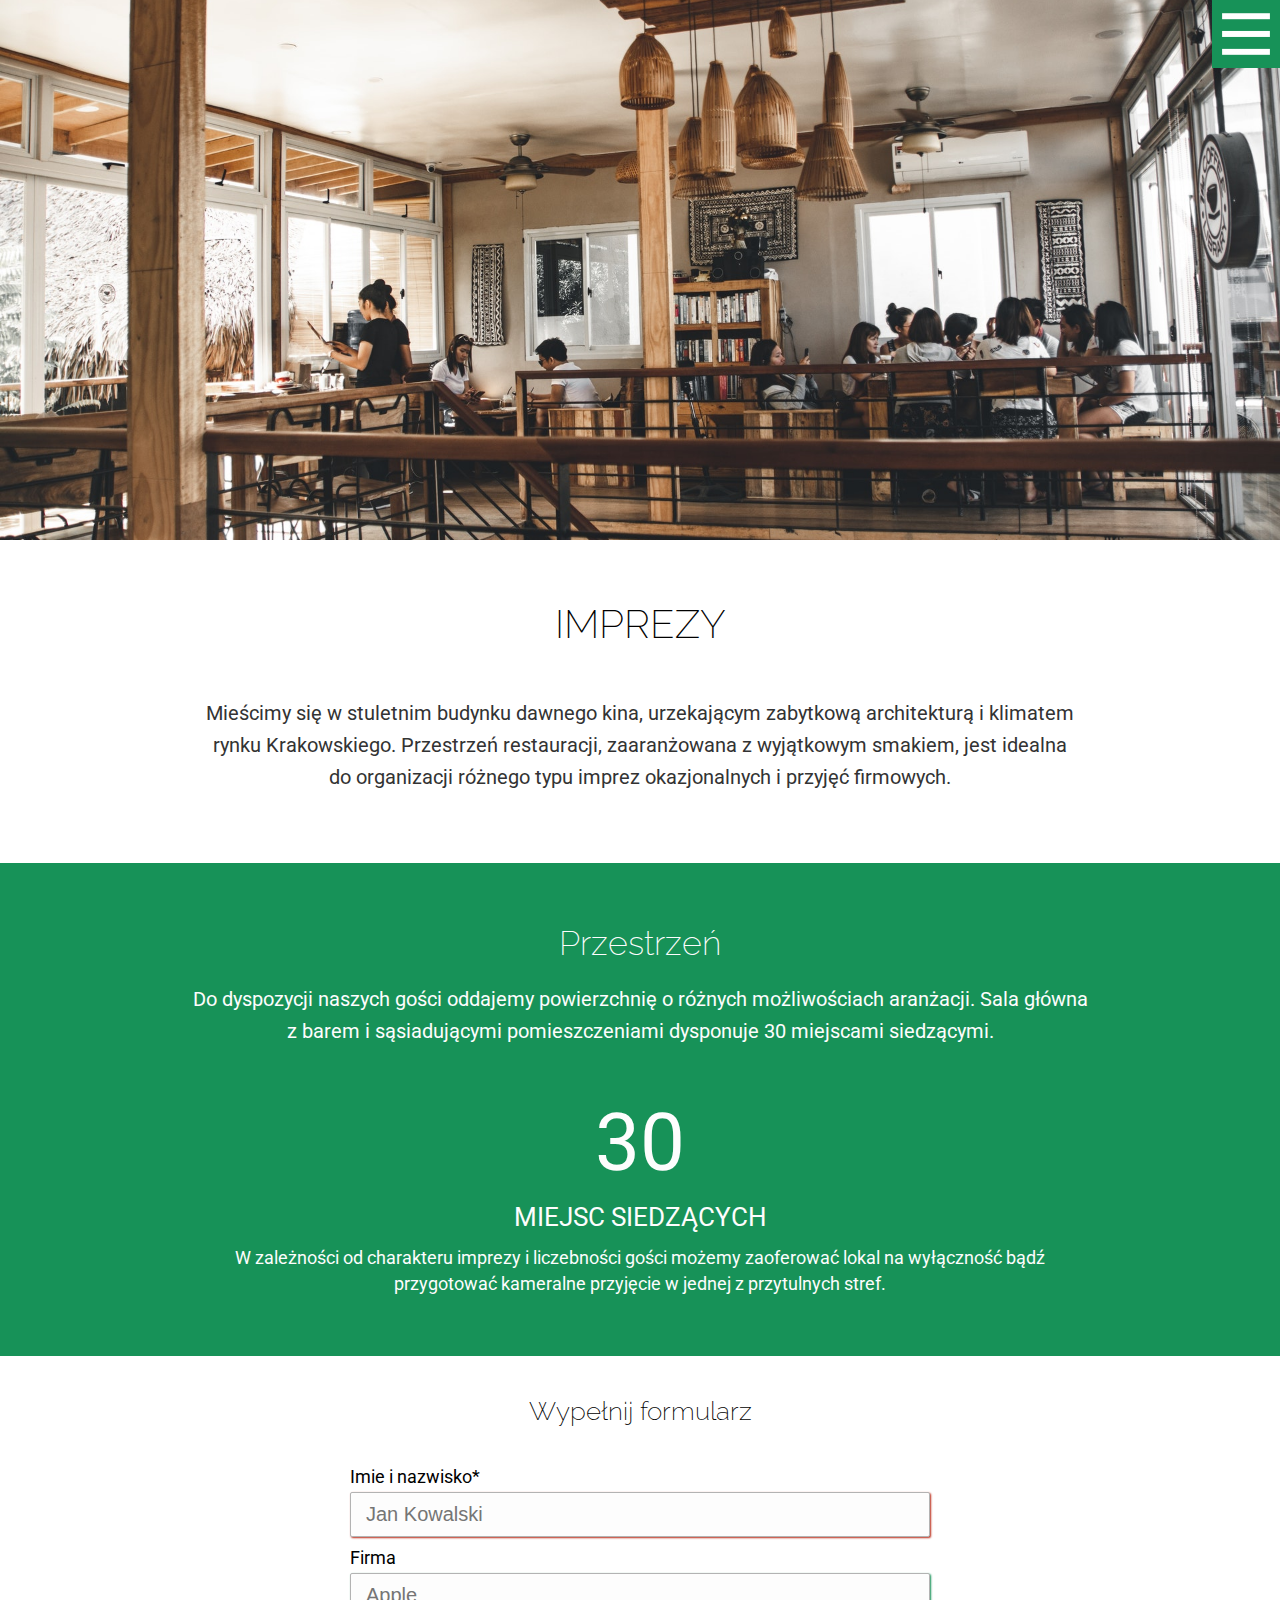
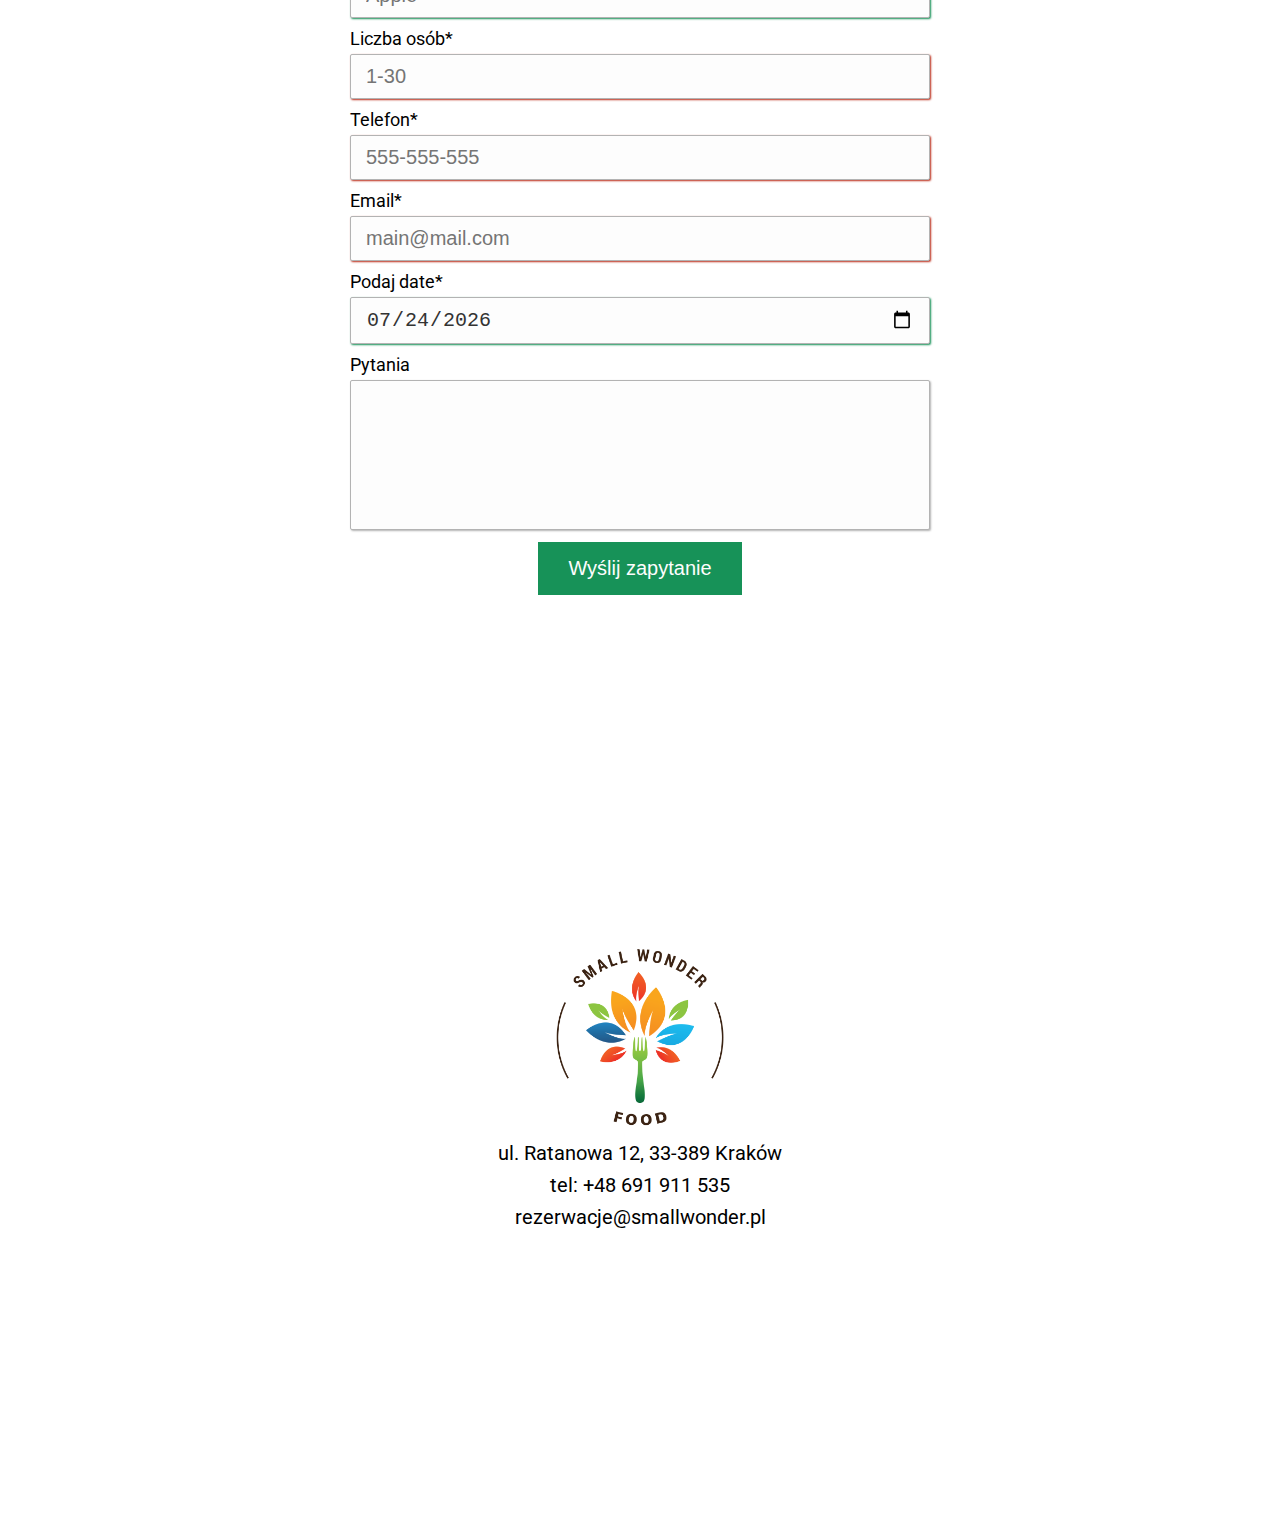
==== commit ee318830: "add responsive feature" ====
--- a/imprezy.html
+++ b/imprezy.html
@@ -72,7 +72,7 @@
             <label class="form__label" for="email">Email*</label>
             <input class="form__input" type="email" name="email" id="email" placeholder="main@mail.com" required>
             <label class="form__label" for="date">Podaj date*</label>
-            <input class="form__input" type="date" name="date" id="date" required>
+            <input class="form__input date-input" type="date" name="date" id="date" required>
             <label class="form__label" for="coments">Pytania</label>
             <textarea class="form__textarea" name="coments" id="coments" placeholder="Twoja wiadomość"maxlength="300" >
             </textarea>
--- a/css/main.css
+++ b/css/main.css
@@ -1,3 +1,4 @@
+@import url("https://fonts.googleapis.com/css2?family=Caveat&family=Raleway:wght@200&family=Roboto:wght@300&display=swap");
 * {
   padding: 0;
   margin: 0;
@@ -11,7 +12,7 @@
 
 html {
   font-size: 10px;
-  font-family: Verdana, Geneva, Tahoma, sans-serif;
+  font-family: "Roboto", sans-serif;
 }
 
 p {
@@ -21,6 +22,7 @@
 }
 
 h1, h2, h3 {
+  font-family: "Raleway", sans-serif;
   font-weight: 200;
 }
 
@@ -92,9 +94,9 @@
   transition: 0.5s ease-out;
 }
 
-@media (min-width: 640px) {
+@media (min-width: 568px) {
   .menu__container {
-    padding: 25px 50px;
+    padding: 20px 50px;
   }
 }
 
@@ -105,7 +107,7 @@
 
 .menu__item {
   text-align: center;
-  line-height: 2;
+  line-height: 1.6;
 }
 
 .menu__link {
@@ -123,7 +125,7 @@
   -webkit-box-pack: justify;
       -ms-flex-pack: justify;
           justify-content: space-between;
-  margin-top: 25px;
+  margin-top: 15px;
   width: 120px;
 }
 
@@ -155,22 +157,76 @@
   background: url("../img/menu-sm.jpg") no-repeat center center/cover;
 }
 
+@media (min-width: 760px) {
+  .subpage-header--menu {
+    background: url("../img/menu-md.jpg") no-repeat center center/cover;
+  }
+}
+
+@media (min-width: 1024px) {
+  .subpage-header--menu {
+    background: url("../img/menu-lg.jpg") no-repeat center center/cover;
+  }
+}
+
 .subpage-header--party {
   background: url("../img/party-sm.jpg") no-repeat center center/cover;
 }
 
+@media (min-width: 760px) {
+  .subpage-header--party {
+    background: url("../img/party-md.jpg") no-repeat center center/cover;
+  }
+}
+
+@media (min-width: 1024px) {
+  .subpage-header--party {
+    background: url("../img/party-lg.jpg") no-repeat center center/cover;
+  }
+}
+
 .subpage-header--reservation {
   background: url("../img/reservation-sm.jpg") no-repeat center center/cover;
 }
 
+@media (min-width: 760px) {
+  .subpage-header--reservation {
+    background: url("../img/reservation-md.jpg") no-repeat center center/cover;
+  }
+}
+
+@media (min-width: 1024px) {
+  .subpage-header--reservation {
+    background: url("../img/reservation-lg.jpg") no-repeat center center/cover;
+  }
+}
+
 .form {
   padding: 40px 10px;
 }
 
-@media (min-width: 640px) {
+@media (min-width: 568px) {
+  .form {
+    width: 500px;
+    margin: 0 auto;
+  }
+}
+
+@media (min-width: 760px) {
   .form {
     width: 600px;
-    margin: 0 auto;
+  }
+}
+
+@media (min-width: 760px) {
+  .form__title {
+    font-size: 3rem;
+  }
+}
+
+@media (min-width: 1024px) {
+  .form__title {
+    font-size: 3.4rem;
   }
 }
 
@@ -232,6 +288,24 @@
   font-size: 1.8rem;
   background-color: #179258;
   cursor: pointer;
+  -webkit-transition: .2s ease-in;
+  transition: .2s ease-in;
+}
+
+@media (min-width: 760px) {
+  .button {
+    font-size: 2rem;
+    padding: 15px 30px;
+  }
+}
+
+@media (min-width: 1024px) {
+  .button:hover {
+    background: #fdfdfd;
+    color: #179258;
+    -webkit-box-shadow: 0px 0px 2px 2px #179258;
+            box-shadow: 0px 0px 2px 2px #179258;
+  }
 }
 
 .contact {
@@ -243,7 +317,7 @@
           transform: translate(-50%, -50%);
 }
 
-@media (min-width: 640px) {
+@media (min-width: 568px) {
   .contact--horizontal {
     display: -webkit-box;
     display: -ms-flexbox;
@@ -254,18 +328,36 @@
     -webkit-box-align: center;
         -ms-flex-align: center;
             align-items: center;
-    width: 550px;
+    width: 400px;
+  }
+}
+
+@media (min-width: 760px) {
+  .contact--horizontal {
+    width: 600px;
+  }
+}
+
+@media (min-width: 1024px) {
+  .contact {
+    display: block;
   }
 }
 
 .contact__logo {
-  width: 250px;
+  width: 200px;
   margin: 0 auto;
 }
 
-@media (min-width: 640px) {
+@media (min-width: 568px) {
   .contact__logo--horizontal {
     margin: 0;
+  }
+}
+
+@media (min-width: 1024px) {
+  .contact__logo {
+    margin: 0 auto;
   }
 }
 
@@ -276,6 +368,12 @@
 .contact__item {
   font-size: 1.8rem;
   line-height: 1.6;
+}
+
+@media (min-width: 1024px) {
+  .contact__item {
+    font-size: 2rem;
+  }
 }
 
 .contact__button {
@@ -286,7 +384,6 @@
   padding: 25px;
   font-size: 3.8rem;
   text-align: center;
-  font-weight: 200;
   text-transform: uppercase;
 }
 
@@ -302,6 +399,12 @@
   height: 100vh;
   width: 100%;
   background: url("../img/main-bg-md.jpg") no-repeat center center/cover;
+}
+
+@media (min-width: 1024px) {
+  .showcase {
+    background: url("../img/main-bg-lg.jpg") no-repeat center center/cover;
+  }
 }
 
 .showcase__container {
@@ -312,7 +415,7 @@
           transform: translate(-50%, -50%);
 }
 
-@media (min-width: 640px) {
+@media (min-width: 568px) {
   .showcase__container {
     padding: 60px;
   }
@@ -323,7 +426,7 @@
   width: 250px;
 }
 
-@media (min-width: 640px) {
+@media (min-width: 568px) {
   .showcase__logo {
     width: 200px;
   }
@@ -337,9 +440,20 @@
 
 .showcase__title {
   text-align: center;
-  font-weight: 200;
-  font-style: italic;
+  font-family: "Caveat", cursive;
   color: #4d4040;
+}
+
+@media (min-width: 760px) {
+  .showcase__title {
+    font-size: 4rem;
+  }
+}
+
+@media (min-width: 1024px) {
+  .showcase__title {
+    font-size: 6rem;
+  }
 }
 
 .article {
@@ -347,10 +461,18 @@
   padding: 50px 10px;
 }
 
-@media (min-width: 640px) {
+@media (min-width: 568px) {
   .article {
-    width: 600px;
+    width: 500px;
     margin: 0 auto;
+  }
+}
+
+@media (min-width: 1024px) {
+  .article {
+    width: 900px;
+    margin: 0 auto;
+    padding: 80px 10px;
   }
 }
 
@@ -365,7 +487,14 @@
 }
 
 .article__lead {
-  margin-bottom: 10px;
+  margin-bottom: 20px;
+}
+
+@media (min-width: 760px) {
+  .article__lead {
+    font-size: 2rem;
+    line-height: 1.6;
+  }
 }
 
 .article__small-text {
@@ -373,6 +502,12 @@
   margin-bottom: 15px;
 }
 
+@media (min-width: 760px) {
+  .article__small-text {
+    font-size: 1.8rem;
+  }
+}
+
 .bg-img {
   height: 300px;
   width: 100%;
@@ -383,16 +518,52 @@
   background-attachment: fixed;
 }
 
+@media (min-width: 760px) {
+  .bg-img--about-us {
+    background: url("../img/menu-md.jpg") no-repeat center center/cover;
+  }
+}
+
+@media (min-width: 1024px) {
+  .bg-img--about-us {
+    background: url("../img/menu-lg.jpg") no-repeat center center/cover;
+  }
+}
+
 .bg-img--philosophy {
   background: url("../img/vegetable-sm.jpg") no-repeat center center/cover;
   background-attachment: fixed;
 }
 
+@media (min-width: 760px) {
+  .bg-img--philosophy {
+    background: url("../img/vegetable-md.jpg") no-repeat center center/cover;
+  }
+}
+
+@media (min-width: 1024px) {
+  .bg-img--philosophy {
+    background: url("../img/vegetable-lg.jpg") no-repeat center center/cover;
+  }
+}
+
 .bg-img--our-beers {
   background: url("../img/beer-sm.jpg") no-repeat center center/cover;
   background-attachment: fixed;
 }
 
+@media (min-width: 760px) {
+  .bg-img--our-beers {
+    background: url("../img/beer-md.jpg") no-repeat center center/cover;
+  }
+}
+
+@media (min-width: 1024px) {
+  .bg-img--our-beers {
+    background: url("../img/beer-lg.jpg") no-repeat center center/cover;
+  }
+}
+
 .restaurant-menu {
   text-align: center;
   padding: 10px;
@@ -407,12 +578,31 @@
   color: #333;
 }
 
+@media (min-width: 760px) {
+  .restaurant-menu__type-of-dish-title {
+    font-size: 3.2rem;
+  }
+}
+
+@media (min-width: 1024px) {
+  .restaurant-menu__type-of-dish-title {
+    font-size: 3.4rem;
+  }
+}
+
 .restaurant-menu__dish-box {
   padding: 10px;
 }
 
 .restaurant-menu__dish-name {
   margin-bottom: 5px;
+}
+
+@media (min-width: 760px) {
+  .restaurant-menu__dish-name {
+    font-size: 2rem;
+    line-height: 1.6;
+  }
 }
 
 .restaurant-menu__dish-price {
@@ -420,6 +610,18 @@
   color: #179258;
 }
 
+@media (min-width: 760px) {
+  .restaurant-menu__dish-price {
+    font-size: 1.8rem;
+  }
+}
+
+@media (min-width: 1024px) {
+  .restaurant-menu__dish-price {
+    font-size: 2rem;
+  }
+}
+
 .party {
   text-align: center;
 }
@@ -429,10 +631,17 @@
   margin-bottom: 60px;
 }
 
-@media (min-width: 640px) {
+@media (min-width: 568px) {
   .party__header {
-    width: 600px;
-    margin: 0 auto;
+    width: 500px;
+    margin: 0 auto 60px;
+  }
+}
+
+@media (min-width: 1024px) {
+  .party__header {
+    width: 900px;
+    margin: 0 auto 60px;
   }
 }
 
@@ -441,9 +650,16 @@
   background-color: #179258;
 }
 
-@media (min-width: 640px) {
+@media (min-width: 568px) {
   .party__container {
-    width: 600px;
+    width: 500px;
+    margin: 0 auto;
+  }
+}
+
+@media (min-width: 1024px) {
+  .party__container {
+    width: 900px;
     margin: 0 auto;
   }
 }
@@ -451,6 +667,14 @@
 .party__title {
   color: #fdfdfd;
   margin-bottom: 20px;
+  font-size: 3.4rem;
+}
+
+@media (min-width: 760px) {
+  .party__lead {
+    font-size: 2rem;
+    line-height: 1.6;
+  }
 }
 
 .party__lead--white-text {
@@ -476,20 +700,56 @@
   color: #fdfdfd;
 }
 
+@media (min-width: 760px) {
+  .party__small-text {
+    font-size: 1.8rem;
+  }
+}
+
 .reservation {
   text-align: center;
 }
 
-@media (min-width: 640px) {
+@media (min-width: 568px) {
   .reservation {
-    width: 600px;
+    width: 500px;
     margin: 0 auto;
   }
+}
+
+@media (min-width: 1024px) {
+  .reservation {
+    width: 900px;
+    margin: 0 auto;
+  }
+}
+
+@media (min-width: 760px) {
+  .reservation__lead {
+    font-size: 2rem;
+    line-height: 1.6;
+  }
+}
+
+.reservation__header {
+  padding: 10px;
 }
 
 .contact-card {
   position: relative;
-  height: 80vh;
+  height: 90vh;
+  background: #fdfdfd;
+  -webkit-box-shadow: 2px 2px 4px #333;
+          box-shadow: 2px 2px 4px #333;
+}
+
+@media (min-width: 1024px) {
+  .contact-card {
+    position: absolute;
+    width: 350px;
+    top: 0;
+    right: 10%;
+  }
 }
 
 .map {
